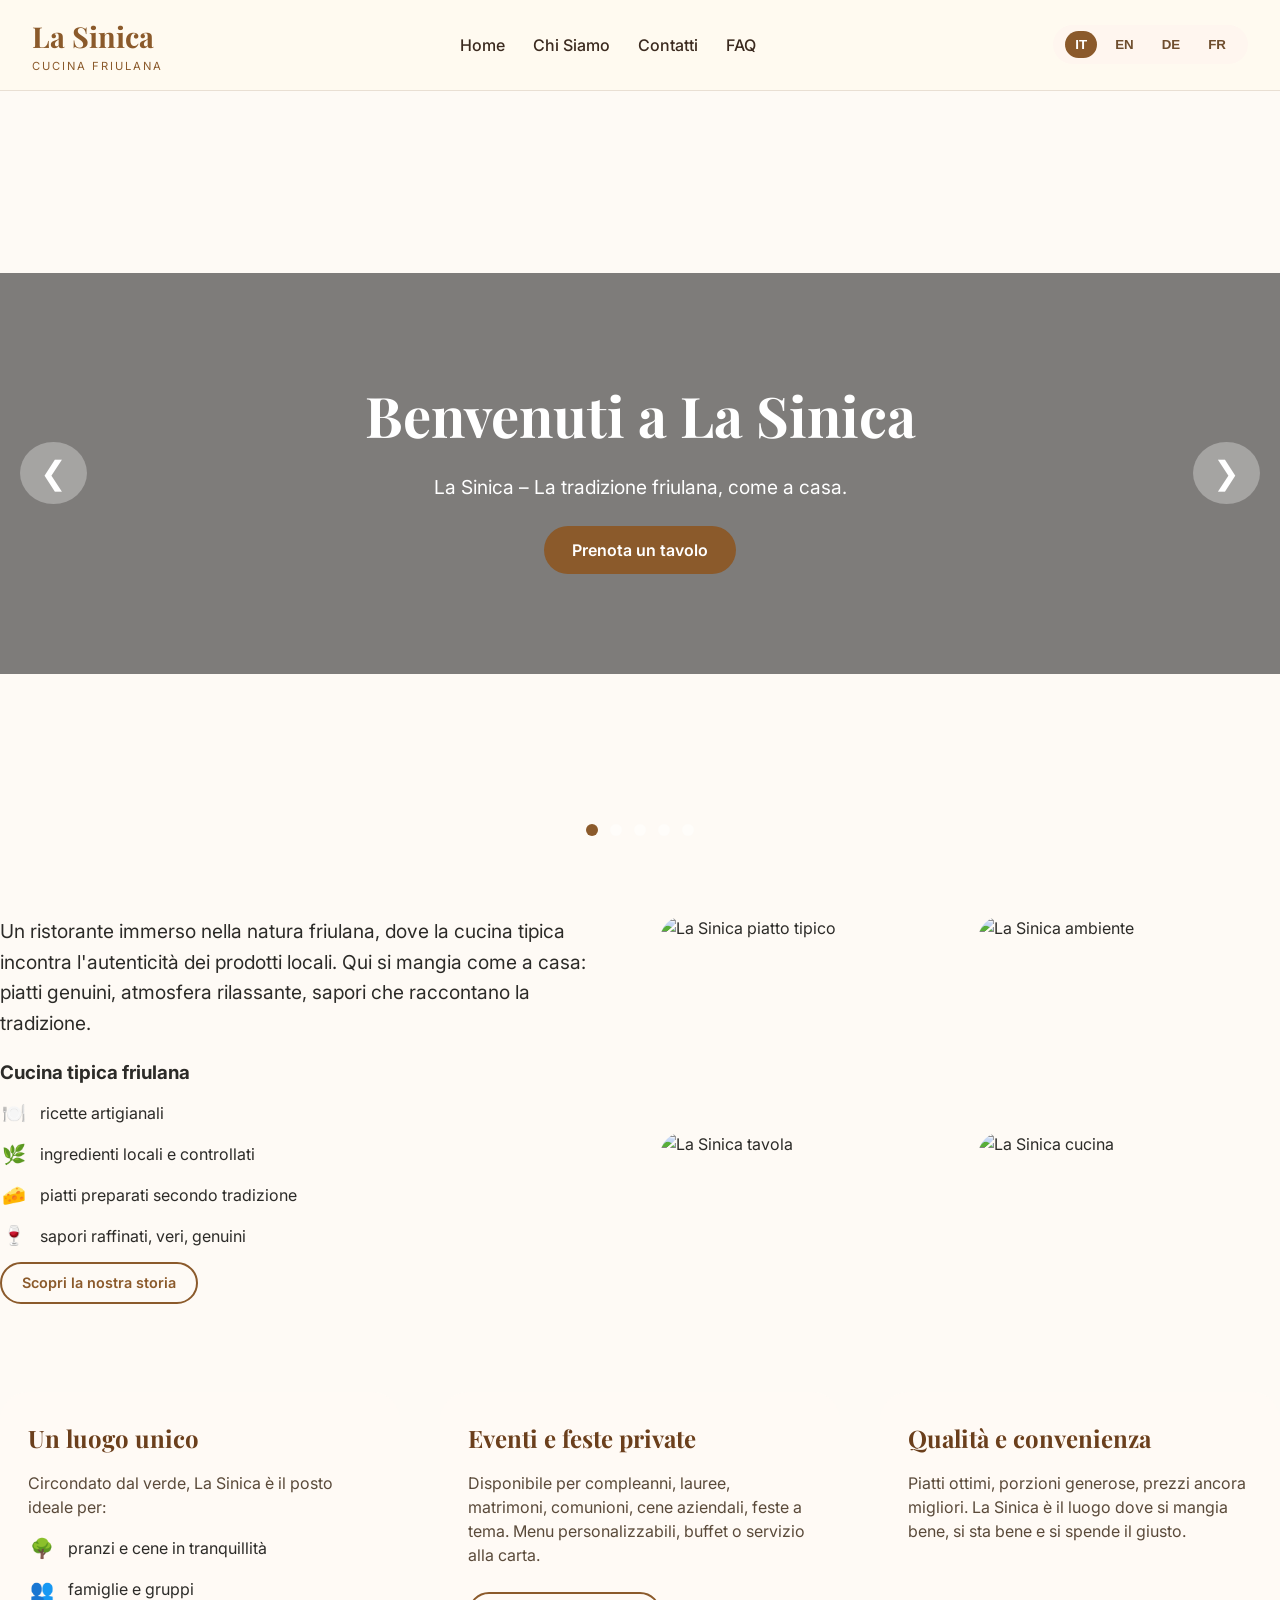
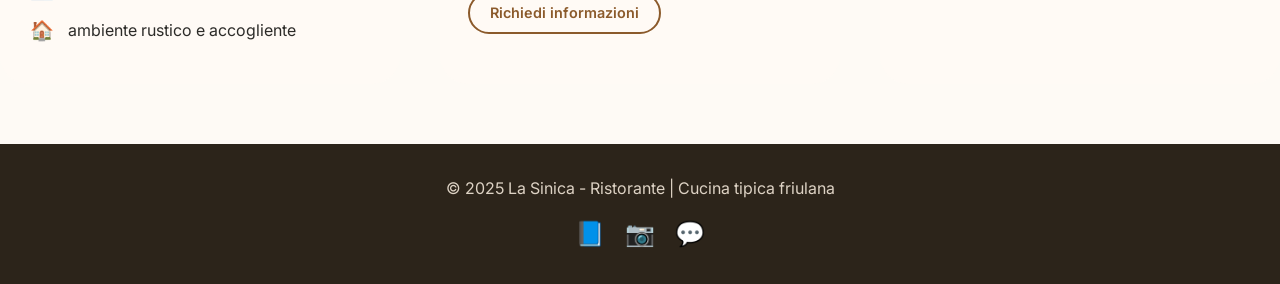
==== index.html @ c09bf8b9 "Add files via upload Primo caricamento - solo 4 pagine" ====
<!DOCTYPE html>
<html lang="it">
<head>
    <meta charset="UTF-8">
    <meta name="viewport" content="width=device-width, initial-scale=1.0">
    <title>La Sinica | Ristorante Friuli</title>
    <link href="https://fonts.googleapis.com/css2?family=Inter:wght@300;400;500;600;700&family=Playfair+Display:wght@400;500;600;700&display=swap" rel="stylesheet">
    <link rel="stylesheet" href="style.css">
</head>
<body>

<header>
    <div class="container nav-bar">
        <div class="logo">
            <h1>La Sinica</h1>
            <p>CUCINA FRIULANA</p>
        </div>
        <button class="mobile-menu-btn" id="mobileMenuBtn">☰</button>
        <ul class="nav-links" id="navLinks">
            <li><a href="index.html" data-i18n="nav_home">Home</a></li>
            <li><a href="Chi-siamo.html" data-i18n="nav_about">Chi Siamo</a></li>
            <li><a href="Contatti.html" data-i18n="nav_contacts">Contatti</a></li>
            <li><a href="FAQ.html" data-i18n="nav_faq">FAQ</a></li>
        </ul>
        <div class="lang-switcher">
            <button class="lang-btn active" data-lang="it">IT</button>
            <button class="lang-btn" data-lang="en">EN</button>
            <button class="lang-btn" data-lang="de">DE</button>
            <button class="lang-btn" data-lang="fr">FR</button>
        </div>
    </div>
</header>

<main>
    <section class="hero-slider">
        <div class="slideshow-container">
            <div class="slide active" style="background-image: url('images/La Sinica - home (1).jpeg');"></div>
            <div class="slide" style="background-image: url('images/La Sinica - home (2).jpeg');"></div>
            <div class="slide" style="background-image: url('images/La Sinica - home (3).jpeg');"></div>
            <div class="slide" style="background-image: url('images/La Sinica - home (4).jpeg');"></div>
            <div class="slide" style="background-image: url('images/La Sinica - home (5).jpeg');"></div>
        </div>
        <div class="hero-overlay">
            <div class="hero-content">
                <h2 data-i18n="hero_title">Benvenuti a La Sinica</h2>
                <div class="hero-tagline" data-i18n="hero_slogan">La Sinica – La tradizione friulana, come a casa.</div>
                <a href="Contatti.html" class="btn-reserve" data-i18n="hero_reserve">Prenota un tavolo</a>
            </div>
        </div>
        <button class="slider-prev" id="sliderPrev">❮</button>
        <button class="slider-next" id="sliderNext">❯</button>
        <div class="slider-dots" id="sliderDots">
            <span class="dot active"></span>
            <span class="dot"></span>
            <span class="dot"></span>
            <span class="dot"></span>
            <span class="dot"></span>
        </div>
    </section>

    <div class="container home-intro">
        <div class="grid-2col">
            <div class="grid-text">
                <p class="lead-text" data-i18n="home_intro">Un ristorante immerso nella natura friulana, dove la cucina tipica incontra l'autenticità dei prodotti locali. Qui si mangia come a casa: piatti genuini, atmosfera rilassante, sapori che raccontano la tradizione.</p>
                <h3 data-i18n="home_cuisine_title">Cucina tipica friulana</h3>
                <ul class="features-list">
                    <li><span class="emoji-icon">🍽️</span> <span data-i18n="home_feat1">ricette artigianali</span></li>
                    <li><span class="emoji-icon">🌿</span> <span data-i18n="home_feat2">ingredienti locali e controllati</span></li>
                    <li><span class="emoji-icon">🧀</span> <span data-i18n="home_feat3">piatti preparati secondo tradizione</span></li>
                    <li><span class="emoji-icon">🍷</span> <span data-i18n="home_feat4">sapori raffinati, veri, genuini</span></li>
                </ul>
                <a href="Chi-siamo.html" class="btn-outline" data-i18n="btn_scopri">Scopri la nostra storia</a>
            </div>
            <div class="grid-gallery">
                <img src="images/La Sinica - home (1).jpeg" alt="La Sinica piatto tipico">
                <img src="images/La Sinica - home (2).jpeg" alt="La Sinica ambiente">
                <img src="images/La Sinica - home (3).jpeg" alt="La Sinica tavola">
                <img src="images/La Sinica - home (4).jpeg" alt="La Sinica cucina">
            </div>
        </div>

        <div class="home-features">
            <div class="feature-block">
                <h3 data-i18n="home_unique_title">🌳 Un luogo unico</h3>
                <p data-i18n="home_unique_desc">Circondato dal verde, La Sinica è il posto ideale per:</p>
                <ul>
                    <li><span class="emoji-icon">🌳</span> <span data-i18n="home_unique1">pranzi e cene in tranquillità</span></li>
                    <li><span class="emoji-icon">👥</span> <span data-i18n="home_unique2">famiglie e gruppi</span></li>
                    <li><span class="emoji-icon">🏠</span> <span data-i18n="home_unique3">ambiente rustico e accogliente</span></li>
                </ul>
            </div>
            <div class="feature-block">
                <h3 data-i18n="home_events_title">🎉 Eventi e feste private</h3>
                <p data-i18n="home_events_desc">Disponibile per compleanni, lauree, matrimoni, comunioni, cene aziendali, feste a tema. Menu personalizzabili, buffet o servizio alla carta.</p>
                <a href="Contatti.html" class="btn-outline" style="margin-top: 10px;" data-i18n="contatta">Richiedi informazioni</a>
            </div>
            <div class="feature-block">
                <h3 data-i18n="home_quality_title">⭐ Qualità e convenienza</h3>
                <p data-i18n="home_quality_desc">Piatti ottimi, porzioni generose, prezzi ancora migliori. La Sinica è il luogo dove si mangia bene, si sta bene e si spende il giusto.</p>
            </div>
        </div>
    </div>
</main>

<footer>
    <div class="container">
        <p>© 2025 La Sinica - Ristorante | <span data-i18n="footer_text">Cucina tipica friulana</span></p>
        <div class="social-icons">
            <a href="#">📘</a>
            <a href="#">📷</a>
            <a href="https://wa.me/393472618470">💬</a>
        </div>
    </div>
</footer>

<script src="script.js"></script>
<script>
    let slideIndex = 0;
    let slideInterval;
    const slides = document.querySelectorAll('.slide');
    const dots = document.querySelectorAll('.dot');
    const prevBtn = document.getElementById('sliderPrev');
    const nextBtn = document.getElementById('sliderNext');

    function showSlide(n) {
        slides.forEach(slide => slide.classList.remove('active'));
        dots.forEach(dot => dot.classList.remove('active'));
        if (n >= slides.length) slideIndex = 0;
        if (n < 0) slideIndex = slides.length - 1;
        slides[slideIndex].classList.add('active');
        dots[slideIndex].classList.add('active');
    }

    function nextSlide() { slideIndex++; showSlide(slideIndex); resetInterval(); }
    function prevSlide() { slideIndex--; showSlide(slideIndex); resetInterval(); }
    function resetInterval() { clearInterval(slideInterval); slideInterval = setInterval(() => { slideIndex++; showSlide(slideIndex); }, 5000); }

    if (prevBtn) prevBtn.addEventListener('click', prevSlide);
    if (nextBtn) nextBtn.addEventListener('click', nextSlide);
    dots.forEach((dot, index) => { dot.addEventListener('click', () => { slideIndex = index; showSlide(slideIndex); resetInterval(); }); });
    if (slides.length > 0) { showSlide(0); slideInterval = setInterval(() => { slideIndex++; showSlide(slideIndex); }, 5000); }
</script>
<style>
    .btn-outline { background: transparent; border: 2px solid #8b5a2b; color: #8b5a2b; padding: 8px 20px; border-radius: 40px; text-decoration: none; display: inline-block; font-weight: 600; transition: all 0.3s; font-size: 0.9rem; }
    .btn-outline:hover { background: #8b5a2b; color: white; }
</style>
</body>
</html>
---- style.css ----
/* ============================================ */
/* RESET & BASE */
/* ============================================ */
* {
    margin: 0;
    padding: 0;
    box-sizing: border-box;
}

body {
    font-family: 'Inter', sans-serif;
    background-color: #fefaf5;
    color: #2c2b28;
    line-height: 1.5;
}

.container {
    max-width: 1280px;
    margin: 0 auto;
    padding: 0 32px;
}

/* ============================================ */
/* HEADER & NAVIGAZIONE */
/* ============================================ */
header {
    background: rgba(255, 250, 240, 0.96);
    position: sticky;
    top: 0;
    z-index: 1000;
    border-bottom: 1px solid #e9dfd3;
    padding: 15px 0;
}

.nav-bar {
    display: flex;
    justify-content: space-between;
    align-items: center;
    flex-wrap: wrap;
}

.logo h1 {
    font-size: 1.8rem;
    color: #8b5a2b;
    font-family: 'Playfair Display', serif;
}

.logo p {
    font-size: 0.7rem;
    letter-spacing: 2px;
    color: #8b5a2b;
}

.nav-links {
    display: flex;
    gap: 28px;
    list-style: none;
}

.nav-links a {
    text-decoration: none;
    color: #3b2a1f;
    font-weight: 500;
    transition: color 0.3s;
}

.nav-links a:hover {
    color: #b46f3a;
}

.mobile-menu-btn {
    display: none;
    background: none;
    border: none;
    font-size: 1.8rem;
    cursor: pointer;
    color: #8b5a2b;
}

.lang-switcher {
    display: flex;
    gap: 8px;
    background: #fff6ef;
    padding: 6px 12px;
    border-radius: 40px;
}

.lang-btn {
    background: none;
    border: none;
    padding: 6px 10px;
    border-radius: 30px;
    cursor: pointer;
    font-weight: 600;
    color: #6f4e2e;
    transition: all 0.3s;
}

.lang-btn.active {
    background: #8b5a2b;
    color: white;
}

/* ============================================ */
/* HERO SLIDER HOME */
/* ============================================ */
.hero-slider {
    position: relative;
    overflow: hidden;
    min-height: 85vh;
    display: flex;
    align-items: center;
    text-align: center;
}

.slideshow-container {
    position: absolute;
    top: 0;
    left: 0;
    width: 100%;
    height: 100%;
    z-index: 0;
}

.slide {
    position: absolute;
    top: 0;
    left: 0;
    width: 100%;
    height: 100%;
    background-size: cover;
    background-position: center;
    opacity: 0;
    transition: opacity 1.5s ease-in-out;
}

.slide.active {
    opacity: 1;
}

.hero-overlay {
    position: relative;
    z-index: 1;
    background: rgba(0, 0, 0, 0.5);
    width: 100%;
    padding: 100px 0;
}

.hero-content {
    max-width: 800px;
    margin: 0 auto;
    color: white;
}

.hero-content h2 {
    font-size: 3.5rem;
    font-family: 'Playfair Display', serif;
    margin-bottom: 16px;
}

.hero-tagline {
    font-size: 1.2rem;
}

.btn-reserve {
    background: #8b5a2b;
    color: white;
    padding: 12px 28px;
    border-radius: 40px;
    text-decoration: none;
    display: inline-block;
    margin-top: 24px;
    font-weight: 600;
    transition: background 0.3s;
    border: none;
    cursor: pointer;
}

.btn-reserve:hover {
    background: #6b4520;
}

.slider-prev, .slider-next {
    position: absolute;
    top: 50%;
    transform: translateY(-50%);
    background: rgba(255, 255, 255, 0.3);
    color: white;
    border: none;
    font-size: 2rem;
    padding: 12px 20px;
    cursor: pointer;
    border-radius: 50%;
    z-index: 10;
    transition: all 0.3s ease;
}

.slider-prev:hover, .slider-next:hover {
    background: rgba(255, 255, 255, 0.6);
    color: #8b5a2b;
}

.slider-prev { left: 20px; }
.slider-next { right: 20px; }

.slider-dots {
    position: absolute;
    bottom: 20px;
    left: 50%;
    transform: translateX(-50%);
    display: flex;
    gap: 12px;
    z-index: 10;
}

.dot {
    width: 12px;
    height: 12px;
    background: rgba(255, 255, 255, 0.5);
    border-radius: 50%;
    cursor: pointer;
    transition: background 0.3s;
}

.dot.active { background: #8b5a2b; }
.dot:hover { background: #d9b48b; }

/* ============================================ */
/* HOME INTRO */
/* ============================================ */
.home-intro {
    padding: 60px 0;
}

.grid-2col {
    display: flex;
    gap: 40px;
    flex-wrap: wrap;
}

.grid-2col > div {
    flex: 1;
}

.grid-text {
    flex: 1;
}

.grid-gallery {
    flex: 1;
    display: grid;
    grid-template-columns: repeat(2, 1fr);
    gap: 16px;
}

.grid-gallery img {
    width: 100%;
    height: 200px;
    object-fit: cover;
    border-radius: 24px;
    transition: transform 0.3s ease;
}

.grid-gallery img:hover {
    transform: scale(1.02);
}

.lead-text {
    font-size: 1.2rem;
    line-height: 1.6;
    margin-bottom: 20px;
}

/* ============================================ */
/* FEATURES HOME */
/* ============================================ */
.home-features {
    margin-top: 60px;
    display: grid;
    grid-template-columns: repeat(auto-fit, minmax(280px, 1fr));
    gap: 40px;
}

.feature-block {
    background: #fffaf5;
    padding: 28px;
    border-radius: 28px;
    transition: transform 0.3s ease, box-shadow 0.3s ease;
}

.feature-block:hover {
    transform: translateY(-5px);
    box-shadow: 0 10px 25px rgba(0,0,0,0.05);
}

.feature-block h3 {
    font-size: 1.5rem;
    color: #6b3f1c;
    margin-bottom: 15px;
    font-family: 'Playfair Display', serif;
}

.feature-block p {
    color: #5a4a3a;
    margin-bottom: 15px;
}

/* ============================================ */
/* LISTE CON EMOJI */
/* ============================================ */
ul {
    list-style: none;
    padding-left: 0;
}

.features-list li, 
.home-features ul li {
    margin: 12px 0;
    display: flex;
    align-items: center;
}

.emoji-icon {
    font-size: 1.2rem;
    margin-right: 12px;
    display: inline-block;
    width: 28px;
    text-align: center;
}

.features-list li span:last-child,
.home-features ul li span:last-child {
    flex: 1;
}

/* ============================================ */
/* PAGINE STANDARD */
/* ============================================ */
.page-section {
    padding: 80px 0;
    border-bottom: 1px solid #efe2d4;
}

.section-title {
    font-size: 2.5rem;
    text-align: center;
    color: #6b3f1c;
    font-family: 'Playfair Display', serif;
    margin-bottom: 48px;
}

.section-title:after {
    content: '';
    display: block;
    width: 70px;
    height: 3px;
    background: #d9b48b;
    margin: 12px auto 0;
}

.section-subtitle {
    text-align: center;
    max-width: 700px;
    margin: 0 auto 40px;
    font-size: 1.1rem;
    color: #5a4a3a;
}

.text-center {
    text-align: center;
}

/* ============================================ */
/* SFONDI */
/* ============================================ */
.bg-cream {
    background: #f5ede4;
}

.bg-warm {
    background: #faf3ea;
}

/* ============================================ */
/* CONTATTI */
/* ============================================ */
.contact-info {
    background: white;
    border-radius: 48px;
    padding: 40px;
    text-align: center;
}

.contact-info p {
    margin: 15px 0;
}

.contact-info .emoji-icon {
    font-size: 1.2rem;
    margin-right: 10px;
    width: 30px;
    display: inline-block;
}

.map-container {
    border-radius: 24px;
    overflow: hidden;
}

/* ============================================ */
/* CHI SIAMO */
/* ============================================ */
.chi-siamo-hero {
    background: linear-gradient(rgba(0,0,0,0.4), rgba(0,0,0,0.4)), url('images/La Sinica - chi siamo1.jpg');
    background-size: cover;
    background-position: center;
    padding: 80px 0;
    text-align: center;
    color: white;
}

.chi-siamo-hero .section-title {
    color: white;
}

.chi-siamo-hero .section-title:after {
    background: #d9b48b;
}

.about-main-img {
    width: 100%;
    height: auto;
    min-height: 280px;
    object-fit: cover;
    border-radius: 24px;
}

.values-grid {
    display: grid;
    grid-template-columns: repeat(auto-fit, minmax(240px, 1fr));
    gap: 30px;
    margin-top: 20px;
}

.value-card {
    background: white;
    padding: 30px 20px;
    text-align: center;
    border-radius: 24px;
    transition: transform 0.3s ease, box-shadow 0.3s ease;
}

.value-card:hover {
    transform: translateY(-5px);
    box-shadow: 0 15px 35px rgba(0,0,0,0.1);
}

.value-card i {
    font-size: 2.5rem;
    color: #8b5a2b;
    margin-bottom: 15px;
}

.value-card h4 {
    font-size: 1.3rem;
    margin-bottom: 12px;
    color: #3b2a1f;
}

.value-card p {
    color: #666;
    line-height: 1.5;
}

/* ============================================ */
/* FOOTER */
/* ============================================ */
footer {
    background: #2c241a;
    color: #ddd2c4;
    text-align: center;
    padding: 32px 0;
}

.social-icons {
    margin-top: 16px;
    display: flex;
    justify-content: center;
    gap: 20px;
}

.social-icons a {
    color: #ddd2c4;
    font-size: 1.5rem;
    text-decoration: none;
    transition: color 0.3s;
}

.social-icons a:hover {
    color: #d9b48b;
}

/* ============================================ */
/* RESPONSIVE DESIGN */
/* ============================================ */
@media (max-width: 800px) {
    .container {
        padding: 0 20px;
    }
    
    .mobile-menu-btn {
        display: block;
    }
    
    .nav-links {
        display: none;
        width: 100%;
        flex-direction: column;
        text-align: center;
        padding: 20px 0;
    }
    
    .nav-links.show {
        display: flex;
    }
    
    .hero-content h2 {
        font-size: 2rem;
    }
    
    .section-title {
        font-size: 1.8rem;
    }
    
    .grid-2col {
        flex-direction: column;
    }
    
    .slider-prev, .slider-next {
        font-size: 1.5rem;
        padding: 8px 15px;
    }
    
    .slider-prev { left: 10px; }
    .slider-next { right: 10px; }
    
    .dot {
        width: 8px;
        height: 8px;
    }
    
    .values-grid {
        grid-template-columns: repeat(auto-fit, minmax(200px, 1fr));
        gap: 20px;
    }
    
    .chi-siamo-hero {
        padding: 50px 0;
    }
    
    .page-section {
        padding: 50px 0;
    }
    
    .home-features {
        grid-template-columns: 1fr;
        gap: 25px;
    }
}

@media (max-width: 480px) {
    .hero-content h2 {
        font-size: 1.5rem;
    }
    
    .hero-tagline {
        font-size: 1rem;
    }
    
    .grid-gallery {
        grid-template-columns: 1fr;
    }
    
    .contact-info {
        padding: 25px;
    }
    
    .feature-block {
        padding: 20px;
    }
    
    .feature-block h3 {
        font-size: 1.3rem;
    }
}
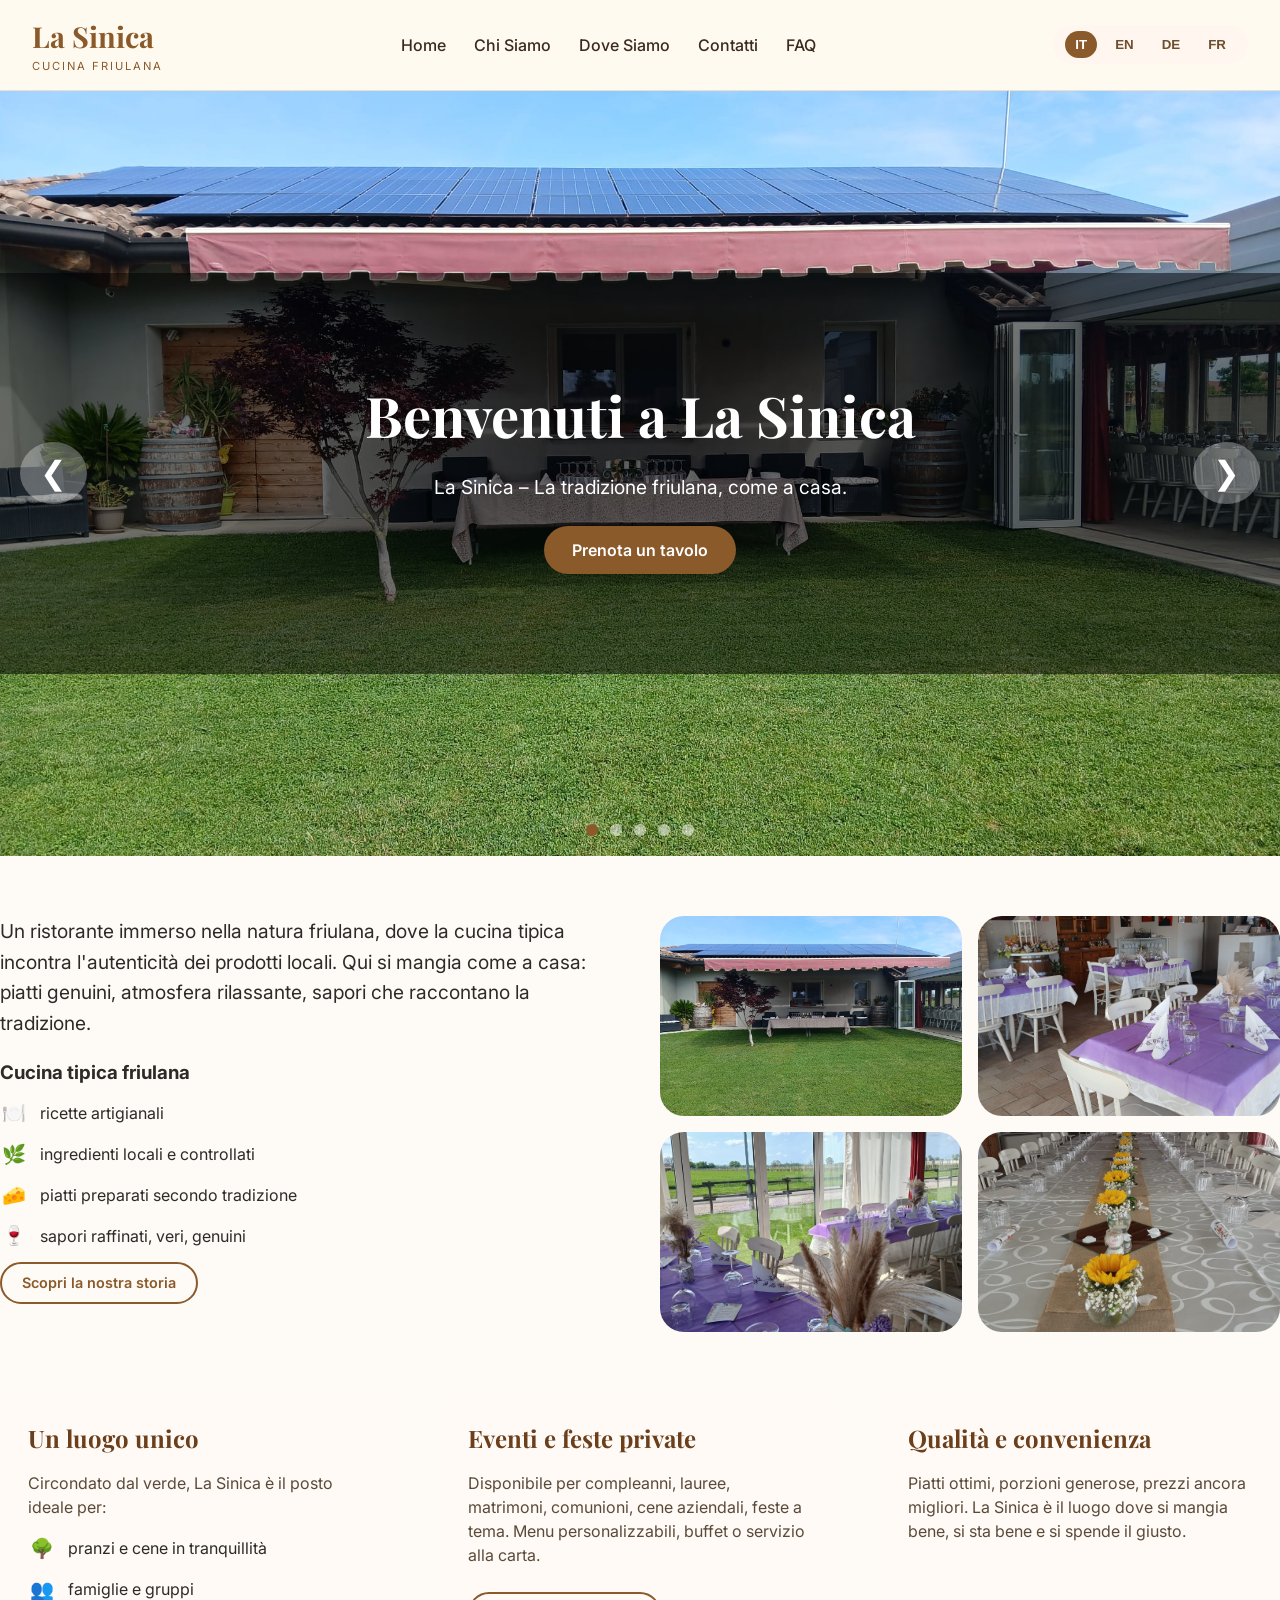
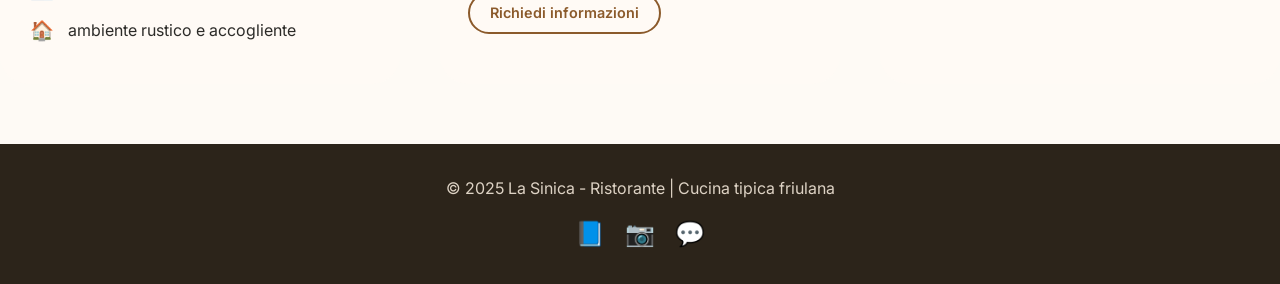
==== commit f31bf7ae: "Add files via upload" ====
--- a/index.html
+++ b/index.html
@@ -19,6 +19,7 @@
         <ul class="nav-links" id="navLinks">
             <li><a href="index.html" data-i18n="nav_home">Home</a></li>
             <li><a href="Chi-siamo.html" data-i18n="nav_about">Chi Siamo</a></li>
+            <li><a href="dove-siamo.html" data-i18n="nav_where">Dove Siamo</a></li>
             <li><a href="Contatti.html" data-i18n="nav_contacts">Contatti</a></li>
             <li><a href="FAQ.html" data-i18n="nav_faq">FAQ</a></li>
         </ul>
--- a/style.css
+++ b/style.css
@@ -12,6 +12,7 @@
     background-color: #fefaf5;
     color: #2c2b28;
     line-height: 1.5;
+    overflow-x: hidden;
 }
 
 .container {
@@ -501,8 +502,25 @@
 }
 
 /* ============================================ */
-/* RESPONSIVE DESIGN */
-/* ============================================ */
+/* OTTIMIZZAZIONI MOBILE */
+/* ============================================ */
+
+html {
+    -webkit-tap-highlight-color: transparent;
+}
+
+.btn-reserve, 
+.lang-btn, 
+.mobile-menu-btn,
+.slider-prev,
+.slider-next,
+.dot,
+.faq-question,
+.social-icons a {
+    cursor: pointer;
+    -webkit-tap-highlight-color: rgba(139, 90, 43, 0.2);
+}
+
 @media (max-width: 800px) {
     .container {
         padding: 0 20px;
@@ -566,6 +584,167 @@
         grid-template-columns: 1fr;
         gap: 25px;
     }
+
+    header {
+        padding: 12px 0;
+    }
+    
+    .logo h1 {
+        font-size: 1.4rem;
+    }
+    
+    .logo p {
+        font-size: 0.55rem;
+        letter-spacing: 1px;
+    }
+    
+    .lang-switcher {
+        gap: 4px;
+        padding: 4px 8px;
+    }
+    
+    .lang-btn {
+        padding: 4px 8px;
+        font-size: 0.75rem;
+    }
+
+    .hero-slider {
+        min-height: 60vh;
+    }
+    
+    .hero-overlay {
+        padding: 60px 0;
+    }
+    
+    .hero-content h2 {
+        font-size: 1.6rem;
+        padding: 0 16px;
+    }
+    
+    .hero-tagline {
+        font-size: 0.9rem;
+        padding: 0 20px;
+    }
+    
+    .btn-reserve {
+        padding: 10px 24px;
+        font-size: 0.9rem;
+    }
+
+    .home-intro {
+        padding: 40px 0;
+    }
+    
+    .lead-text {
+        font-size: 1rem;
+        line-height: 1.5;
+    }
+    
+    .grid-gallery {
+        gap: 12px;
+    }
+    
+    .grid-gallery img {
+        height: 160px;
+    }
+
+    .home-features {
+        margin-top: 40px;
+        gap: 20px;
+    }
+    
+    .feature-block {
+        padding: 20px;
+    }
+    
+    .feature-block h3 {
+        font-size: 1.3rem;
+    }
+
+    .grid-2col {
+        gap: 30px;
+    }
+    
+    .grid-2col h3 {
+        font-size: 1.4rem;
+    }
+    
+    .about-main-img {
+        min-height: 200px;
+        border-radius: 16px;
+    }
+    
+    .values-grid {
+        grid-template-columns: 1fr;
+        gap: 16px;
+    }
+    
+    .value-card {
+        padding: 20px 16px;
+    }
+    
+    .value-card i {
+        font-size: 2rem;
+    }
+
+    .contact-info {
+        padding: 25px 20px;
+        border-radius: 24px;
+    }
+    
+    .contact-info p {
+        font-size: 0.9rem;
+        word-break: break-word;
+    }
+    
+    .map-container iframe {
+        height: 250px;
+        border-radius: 16px;
+    }
+
+    .faq-question {
+        font-size: 0.95rem;
+        padding: 10px 0;
+    }
+    
+    .faq-answer {
+        font-size: 0.85rem;
+    }
+
+    footer {
+        padding: 24px 0;
+    }
+    
+    footer p {
+        font-size: 0.8rem;
+    }
+    
+    .social-icons {
+        gap: 24px;
+    }
+
+    .lang-btn,
+    .slider-prev,
+    .slider-next,
+    .dot,
+    .faq-question {
+        min-height: 44px;
+        display: inline-flex;
+        align-items: center;
+        justify-content: center;
+    }
+    
+    .faq-question {
+        min-height: 50px;
+    }
+    
+    .social-icons a {
+        min-width: 44px;
+        min-height: 44px;
+        display: inline-flex;
+        align-items: center;
+        justify-content: center;
+    }
 }
 
 @media (max-width: 480px) {
@@ -592,4 +771,116 @@
     .feature-block h3 {
         font-size: 1.3rem;
     }
+
+    .container {
+        padding: 0 16px;
+    }
+    
+    .hero-content h2 {
+        font-size: 1.3rem;
+    }
+    
+    .hero-tagline {
+        font-size: 0.85rem;
+    }
+    
+    .section-title {
+        font-size: 1.5rem;
+    }
+    
+    .grid-gallery img {
+        height: 140px;
+    }
+    
+    .btn-reserve {
+        padding: 8px 20px;
+        font-size: 0.85rem;
+    }
+    
+    .btn-outline {
+        padding: 6px 16px;
+        font-size: 0.85rem;
+    }
+}
+
+@media (max-width: 800px) and (orientation: landscape) {
+    .hero-slider {
+        min-height: 100vh;
+    }
+    
+    .hero-overlay {
+        padding: 40px 0;
+    }
+    
+    .chi-siamo-hero {
+        padding: 30px 0;
+    }
+}
+
+@media (max-width: 800px) {
+    input, select, textarea {
+        font-size: 16px;
+    }
+
+    .nav-links {
+        transition: all 0.3s ease;
+    }
+    
+    img {
+        max-width: 100%;
+        height: auto;
+    }
+}
+
+/* ============================================ */
+/* STILI PER PAGINA DOVE SIAMO */
+/* ============================================ */
+.where-info {
+    display: flex;
+    flex-wrap: wrap;
+    gap: 30px;
+    justify-content: center;
+    margin-bottom: 50px;
+}
+
+.info-card {
+    background: white;
+    padding: 30px 25px;
+    border-radius: 24px;
+    text-align: center;
+    flex: 1;
+    min-width: 220px;
+    box-shadow: 0 5px 20px rgba(0,0,0,0.05);
+    transition: transform 0.3s ease;
+}
+
+.info-card:hover {
+    transform: translateY(-5px);
+}
+
+.info-card i {
+    font-size: 2.5rem;
+    color: #8b5a2b;
+    margin-bottom: 15px;
+}
+
+.info-card h3 {
+    font-size: 1.3rem;
+    margin-bottom: 15px;
+    color: #3b2a1f;
+}
+
+.info-card p {
+    color: #555;
+    line-height: 1.6;
+}
+
+@media (max-width: 800px) {
+    .where-info {
+        flex-direction: column;
+        gap: 20px;
+    }
+    .info-card {
+        padding: 20px;
+    }
 }
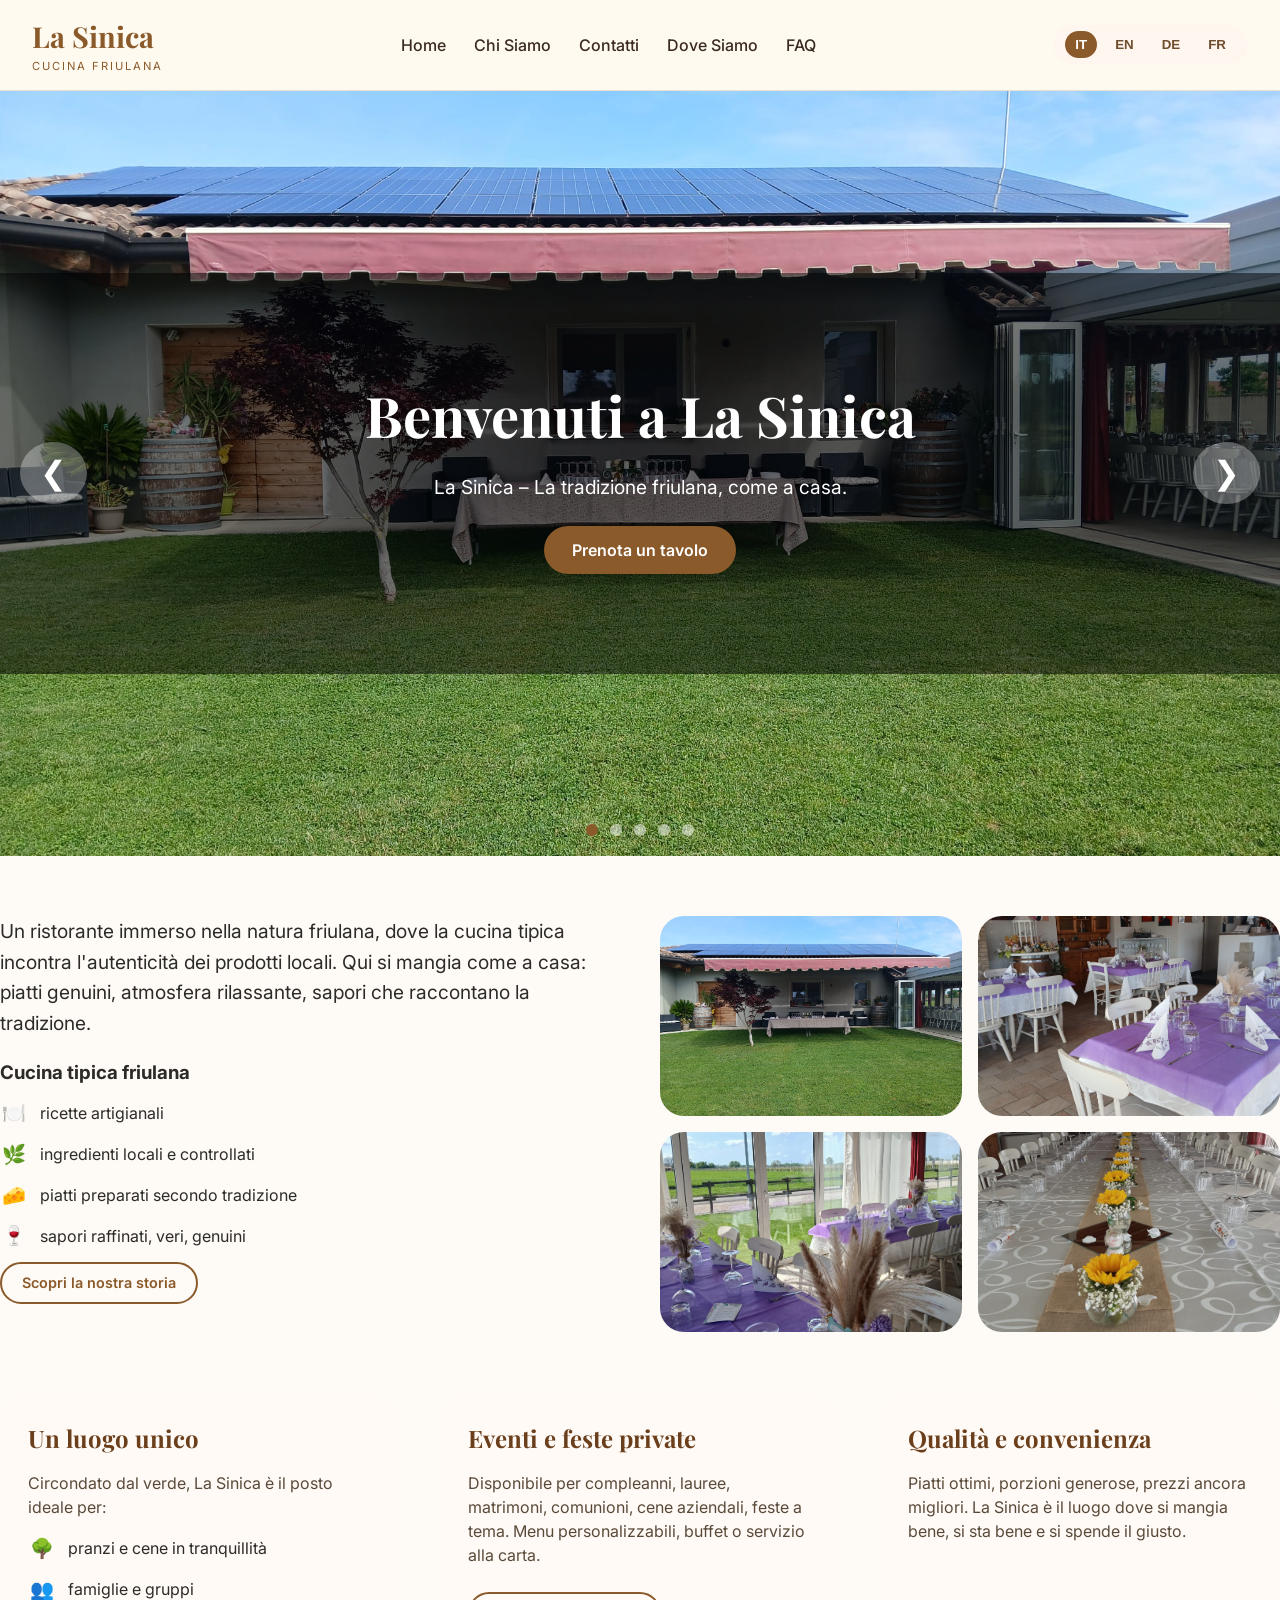
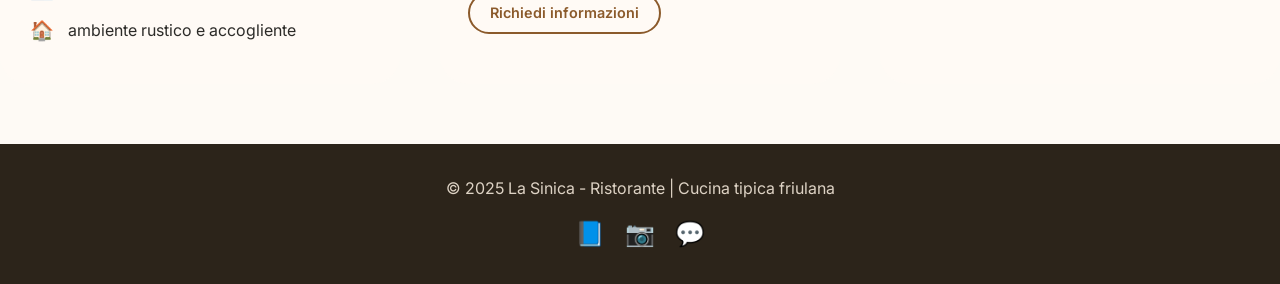
==== commit f28dbf9d: "Add files via upload" ====
--- a/index.html
+++ b/index.html
@@ -1,10 +1,16 @@
 <!DOCTYPE html>
 <html lang="it">
 <head>
+    <script>
+        // Nasconde la pagina immediatamente per evitare il flash di lingua sbagliata.
+        // Sarà resa visibile da script.js dopo aver applicato la lingua salvata.
+        document.documentElement.style.visibility = 'hidden';
+    </script>
     <meta charset="UTF-8">
     <meta name="viewport" content="width=device-width, initial-scale=1.0">
     <title>La Sinica | Ristorante Friuli</title>
     <link href="https://fonts.googleapis.com/css2?family=Inter:wght@300;400;500;600;700&family=Playfair+Display:wght@400;500;600;700&display=swap" rel="stylesheet">
+    <link rel="stylesheet" href="https://cdnjs.cloudflare.com/ajax/libs/font-awesome/6.0.0-beta3/css/all.min.css">
     <link rel="stylesheet" href="style.css">
 </head>
 <body>
@@ -19,8 +25,8 @@
         <ul class="nav-links" id="navLinks">
             <li><a href="index.html" data-i18n="nav_home">Home</a></li>
             <li><a href="Chi-siamo.html" data-i18n="nav_about">Chi Siamo</a></li>
-            <li><a href="dove-siamo.html" data-i18n="nav_where">Dove Siamo</a></li>
             <li><a href="Contatti.html" data-i18n="nav_contacts">Contatti</a></li>
+            <li><a href="Dove-siamo.html" data-i18n="nav_where">Dove Siamo</a></li>
             <li><a href="FAQ.html" data-i18n="nav_faq">FAQ</a></li>
         </ul>
         <div class="lang-switcher">
@@ -115,32 +121,6 @@
 </footer>
 
 <script src="script.js"></script>
-<script>
-    let slideIndex = 0;
-    let slideInterval;
-    const slides = document.querySelectorAll('.slide');
-    const dots = document.querySelectorAll('.dot');
-    const prevBtn = document.getElementById('sliderPrev');
-    const nextBtn = document.getElementById('sliderNext');
-
-    function showSlide(n) {
-        slides.forEach(slide => slide.classList.remove('active'));
-        dots.forEach(dot => dot.classList.remove('active'));
-        if (n >= slides.length) slideIndex = 0;
-        if (n < 0) slideIndex = slides.length - 1;
-        slides[slideIndex].classList.add('active');
-        dots[slideIndex].classList.add('active');
-    }
-
-    function nextSlide() { slideIndex++; showSlide(slideIndex); resetInterval(); }
-    function prevSlide() { slideIndex--; showSlide(slideIndex); resetInterval(); }
-    function resetInterval() { clearInterval(slideInterval); slideInterval = setInterval(() => { slideIndex++; showSlide(slideIndex); }, 5000); }
-
-    if (prevBtn) prevBtn.addEventListener('click', prevSlide);
-    if (nextBtn) nextBtn.addEventListener('click', nextSlide);
-    dots.forEach((dot, index) => { dot.addEventListener('click', () => { slideIndex = index; showSlide(slideIndex); resetInterval(); }); });
-    if (slides.length > 0) { showSlide(0); slideInterval = setInterval(() => { slideIndex++; showSlide(slideIndex); }, 5000); }
-</script>
 <style>
     .btn-outline { background: transparent; border: 2px solid #8b5a2b; color: #8b5a2b; padding: 8px 20px; border-radius: 40px; text-decoration: none; display: inline-block; font-weight: 600; transition: all 0.3s; font-size: 0.9rem; }
     .btn-outline:hover { background: #8b5a2b; color: white; }
--- a/style.css
+++ b/style.css
@@ -12,7 +12,6 @@
     background-color: #fefaf5;
     color: #2c2b28;
     line-height: 1.5;
-    overflow-x: hidden;
 }
 
 .container {
@@ -474,6 +473,192 @@
 }
 
 /* ============================================ */
+/* DOVE SIAMO */
+/* ============================================ */
+.dove-siamo-hero {
+    background: linear-gradient(rgba(0,0,0,0.45), rgba(0,0,0,0.45)), url('images/La Sinica - home (1).jpeg');
+    background-size: cover;
+    background-position: center;
+    padding: 80px 0;
+    text-align: center;
+    color: white;
+}
+
+.dove-siamo-hero .section-title {
+    color: white;
+}
+
+.dove-siamo-hero .section-title:after {
+    background: #d9b48b;
+}
+
+.dove-siamo-hero .section-subtitle {
+    color: rgba(255,255,255,0.9);
+}
+
+.dove-grid {
+    display: grid;
+    grid-template-columns: 1fr 1.4fr;
+    gap: 40px;
+    align-items: stretch;
+}
+
+.dove-info-card {
+    background: white;
+    border-radius: 28px;
+    padding: 36px 32px;
+    display: flex;
+    flex-direction: column;
+    gap: 24px;
+    box-shadow: 0 4px 20px rgba(0,0,0,0.06);
+}
+
+.dove-info-item {
+    display: flex;
+    align-items: flex-start;
+    gap: 16px;
+}
+
+.dove-info-icon {
+    width: 44px;
+    height: 44px;
+    min-width: 44px;
+    background: #fff6ef;
+    border-radius: 12px;
+    display: flex;
+    align-items: center;
+    justify-content: center;
+    color: #8b5a2b;
+    font-size: 1.1rem;
+}
+
+.dove-info-item h4 {
+    font-size: 0.8rem;
+    text-transform: uppercase;
+    letter-spacing: 1px;
+    color: #8b5a2b;
+    margin-bottom: 4px;
+    font-weight: 600;
+}
+
+.dove-info-item p {
+    color: #3b2a1f;
+    font-size: 0.95rem;
+    line-height: 1.5;
+}
+
+.dove-info-item a {
+    color: #3b2a1f;
+    text-decoration: none;
+    transition: color 0.2s;
+}
+
+.dove-info-item a:hover {
+    color: #8b5a2b;
+}
+
+.dove-btn-wa {
+    margin-top: 4px;
+    display: flex;
+    align-items: center;
+    justify-content: center;
+    gap: 10px;
+    font-size: 1rem;
+    padding: 14px 24px;
+    border-radius: 28px;
+}
+
+.dove-btn-wa i {
+    font-size: 1.2rem;
+}
+
+.dove-btn-directions {
+    display: flex;
+    align-items: center;
+    justify-content: center;
+    gap: 10px;
+    font-size: 0.95rem;
+    padding: 12px 24px;
+    text-align: center;
+}
+
+.dove-map {
+    border-radius: 24px;
+    overflow: hidden;
+    min-height: 480px;
+}
+
+.dove-map iframe {
+    width: 100%;
+    height: 100%;
+    min-height: 480px;
+    border-radius: 24px;
+    display: block;
+}
+
+/* Come raggiungerci */
+.reach-grid {
+    display: grid;
+    grid-template-columns: repeat(3, 1fr);
+    gap: 28px;
+    margin-top: 36px;
+}
+
+.reach-card {
+    background: white;
+    border-radius: 24px;
+    padding: 32px 24px;
+    text-align: center;
+    transition: transform 0.3s ease, box-shadow 0.3s ease;
+}
+
+.reach-card:hover {
+    transform: translateY(-5px);
+    box-shadow: 0 15px 35px rgba(0,0,0,0.08);
+}
+
+.reach-card i {
+    font-size: 2.2rem;
+    color: #8b5a2b;
+    margin-bottom: 16px;
+    display: block;
+}
+
+.reach-card h4 {
+    font-size: 1.15rem;
+    color: #3b2a1f;
+    margin-bottom: 12px;
+    font-family: 'Playfair Display', serif;
+}
+
+.reach-card p {
+    color: #666;
+    font-size: 0.9rem;
+    line-height: 1.6;
+}
+
+/* ============================================ */
+/* BOTTONI SECONDARI */
+/* ============================================ */
+.btn-outline {
+    background: transparent;
+    border: 2px solid #8b5a2b;
+    color: #8b5a2b;
+    padding: 10px 22px;
+    border-radius: 40px;
+    text-decoration: none;
+    display: inline-block;
+    font-weight: 600;
+    transition: all 0.3s;
+    font-size: 0.95rem;
+}
+
+.btn-outline:hover {
+    background: #8b5a2b;
+    color: white;
+}
+
+/* ============================================ */
 /* FOOTER */
 /* ============================================ */
 footer {
@@ -502,385 +687,469 @@
 }
 
 /* ============================================ */
-/* OTTIMIZZAZIONI MOBILE */
-/* ============================================ */
-
-html {
-    -webkit-tap-highlight-color: transparent;
-}
-
-.btn-reserve, 
-.lang-btn, 
-.mobile-menu-btn,
-.slider-prev,
-.slider-next,
-.dot,
-.faq-question,
-.social-icons a {
-    cursor: pointer;
-    -webkit-tap-highlight-color: rgba(139, 90, 43, 0.2);
-}
-
-@media (max-width: 800px) {
+/* RESPONSIVE DESIGN - TABLET (≤ 900px) */
+/* ============================================ */
+@media (max-width: 900px) {
+    .home-features {
+        grid-template-columns: repeat(2, 1fr);
+        gap: 24px;
+    }
+
+    .values-grid {
+        grid-template-columns: repeat(2, 1fr);
+        gap: 20px;
+    }
+}
+
+/* ============================================ */
+/* RESPONSIVE DESIGN - MOBILE (≤ 768px) */
+/* ============================================ */
+@media (max-width: 768px) {
+    /* --- Container --- */
     .container {
-        padding: 0 20px;
-    }
-    
+        padding: 0 16px;
+    }
+
+    /* --- Header & Navbar --- */
+    header {
+        padding: 10px 0;
+    }
+
+    .nav-bar {
+        display: grid;
+        grid-template-columns: 1fr auto auto;
+        grid-template-rows: auto auto;
+        align-items: center;
+        gap: 0 12px;
+        flex-wrap: nowrap;
+    }
+
+    .logo {
+        grid-column: 1;
+        grid-row: 1;
+    }
+
+    .logo h1 {
+        font-size: 1.4rem;
+    }
+
+    .logo p {
+        font-size: 0.6rem;
+        letter-spacing: 1.5px;
+    }
+
     .mobile-menu-btn {
         display: block;
-    }
-    
+        grid-column: 2;
+        grid-row: 1;
+        font-size: 1.6rem;
+        padding: 6px 10px;
+        min-width: 44px;
+        min-height: 44px;
+    }
+
+    /* Language switcher compact on mobile */
+    .lang-switcher {
+        grid-column: 3;
+        grid-row: 1;
+        display: flex;
+        gap: 2px;
+        padding: 4px 6px;
+        background: #fff6ef;
+    }
+
+    .lang-btn {
+        padding: 4px 6px;
+        font-size: 0.7rem;
+        min-width: 28px;
+        min-height: 28px;
+        border-radius: 20px;
+    }
+
+    /* Nav links: full-width dropdown below header row */
     .nav-links {
         display: none;
+        grid-column: 1 / -1;
+        grid-row: 2;
         width: 100%;
         flex-direction: column;
         text-align: center;
-        padding: 20px 0;
-    }
-    
+        padding: 12px 0 8px;
+        gap: 0;
+        border-top: 1px solid #e9dfd3;
+        margin-top: 10px;
+    }
+
     .nav-links.show {
         display: flex;
     }
-    
+
+    .nav-links li {
+        width: 100%;
+    }
+
+    .nav-links a {
+        display: block;
+        padding: 12px 16px;
+        font-size: 1rem;
+        border-radius: 8px;
+        min-height: 44px;
+        display: flex;
+        align-items: center;
+        justify-content: center;
+    }
+
+    .nav-links a:hover {
+        background: #fff0e6;
+    }
+
+    /* --- Hero --- */
+    .hero-slider {
+        min-height: 70vh;
+    }
+
+    .hero-overlay {
+        padding: 60px 0;
+    }
+
+    .hero-content {
+        padding: 0 20px;
+    }
+
     .hero-content h2 {
         font-size: 2rem;
-    }
-    
-    .section-title {
-        font-size: 1.8rem;
-    }
-    
-    .grid-2col {
-        flex-direction: column;
-    }
-    
+        line-height: 1.2;
+    }
+
+    .hero-tagline {
+        font-size: 1rem;
+        margin-top: 8px;
+    }
+
+    .btn-reserve {
+        margin-top: 20px;
+        padding: 14px 28px;
+        font-size: 1rem;
+        min-height: 48px;
+        display: inline-flex;
+        align-items: center;
+    }
+
+    /* Slider controls */
     .slider-prev, .slider-next {
-        font-size: 1.5rem;
-        padding: 8px 15px;
-    }
-    
-    .slider-prev { left: 10px; }
-    .slider-next { right: 10px; }
-    
+        font-size: 1.3rem;
+        padding: 8px 12px;
+        min-width: 44px;
+        min-height: 44px;
+        display: flex;
+        align-items: center;
+        justify-content: center;
+    }
+
+    .slider-prev { left: 8px; }
+    .slider-next { right: 8px; }
+
     .dot {
         width: 8px;
         height: 8px;
     }
-    
-    .values-grid {
-        grid-template-columns: repeat(auto-fit, minmax(200px, 1fr));
+
+    /* Swipe hint - visual indicator on mobile */
+    .slider-dots {
+        bottom: 16px;
+        gap: 10px;
+    }
+
+    /* --- Sezioni generali --- */
+    .page-section {
+        padding: 48px 0;
+    }
+
+    .section-title {
+        font-size: 2rem;
+        margin-bottom: 32px;
+    }
+
+    .section-subtitle {
+        font-size: 1rem;
+        margin-bottom: 28px;
+    }
+
+    /* --- Layout 2 colonne → 1 colonna --- */
+    .grid-2col {
+        flex-direction: column;
+        gap: 28px;
+    }
+
+    /* Inverti ordine su alcune sezioni (immagine sopra il testo) */
+    .grid-2col.img-first-mobile > div:first-child {
+        order: 2;
+    }
+    .grid-2col.img-first-mobile > div:last-child {
+        order: 1;
+    }
+
+    /* --- Home intro --- */
+    .home-intro {
+        padding: 40px 0;
+    }
+
+    .lead-text {
+        font-size: 1.05rem;
+    }
+
+    .grid-gallery {
+        grid-template-columns: repeat(2, 1fr);
+        gap: 10px;
+    }
+
+    .grid-gallery img {
+        height: 160px;
+        border-radius: 16px;
+    }
+
+    /* --- Home features --- */
+    .home-features {
+        grid-template-columns: 1fr;
         gap: 20px;
-    }
-    
+        margin-top: 40px;
+    }
+
+    .feature-block {
+        padding: 24px 20px;
+        border-radius: 20px;
+    }
+
+    .feature-block h3 {
+        font-size: 1.3rem;
+    }
+
+    /* --- Dove Siamo --- */
+    .dove-grid {
+        grid-template-columns: 1fr;
+    }
+
+    .dove-map {
+        min-height: 340px;
+        order: -1;
+    }
+
+    .dove-map iframe {
+        min-height: 340px;
+    }
+
+    .dove-info-card {
+        padding: 28px 20px;
+        gap: 20px;
+    }
+
+    .reach-grid {
+        grid-template-columns: 1fr;
+        gap: 16px;
+    }
+
+    .reach-card {
+        padding: 24px 20px;
+        text-align: left;
+        display: flex;
+        flex-direction: column;
+        align-items: flex-start;
+    }
+
+    .reach-card i {
+        margin-bottom: 12px;
+    }
+
+    /* --- Chi Siamo --- */
     .chi-siamo-hero {
         padding: 50px 0;
     }
-    
-    .page-section {
-        padding: 50px 0;
-    }
-    
-    .home-features {
-        grid-template-columns: 1fr;
-        gap: 25px;
-    }
-
-    header {
-        padding: 12px 0;
-    }
-    
+
+    .chi-siamo-hero .section-title {
+        font-size: 2rem;
+    }
+
+    .about-main-img {
+        min-height: 220px;
+        border-radius: 18px;
+    }
+
+    .values-grid {
+        grid-template-columns: 1fr 1fr;
+        gap: 16px;
+        margin-top: 24px;
+    }
+
+    .value-card {
+        padding: 24px 16px;
+        border-radius: 18px;
+    }
+
+    .value-card i {
+        font-size: 2rem;
+    }
+
+    .value-card h4 {
+        font-size: 1.1rem;
+    }
+
+    /* --- Philosophy list --- */
+    .page-section ul li {
+        margin: 10px 0;
+    }
+
+    /* --- Contatti --- */
+    .contact-info {
+        padding: 28px 20px;
+        border-radius: 28px;
+    }
+
+    .contact-info p {
+        font-size: 0.95rem;
+        margin: 14px 0;
+        text-align: left;
+        display: flex;
+        align-items: flex-start;
+        gap: 10px;
+    }
+
+    .contact-info p strong {
+        white-space: nowrap;
+    }
+
+    .contact-info .btn-reserve {
+        width: 100%;
+        text-align: center;
+        margin-top: 24px;
+        padding: 16px 20px;
+        border-radius: 28px;
+        font-size: 1rem;
+    }
+
+    /* --- Footer --- */
+    footer {
+        padding: 24px 0;
+    }
+
+    footer p {
+        font-size: 0.85rem;
+        padding: 0 16px;
+    }
+
+    .social-icons {
+        gap: 24px;
+        margin-top: 14px;
+    }
+
+    .social-icons a {
+        font-size: 1.6rem;
+        min-width: 44px;
+        min-height: 44px;
+        display: flex;
+        align-items: center;
+        justify-content: center;
+    }
+}
+
+/* ============================================ */
+/* RESPONSIVE DESIGN - SMALL MOBILE (≤ 480px) */
+/* ============================================ */
+@media (max-width: 480px) {
     .logo h1 {
-        font-size: 1.4rem;
-    }
-    
+        font-size: 1.2rem;
+    }
+
     .logo p {
-        font-size: 0.55rem;
-        letter-spacing: 1px;
-    }
-    
-    .lang-switcher {
-        gap: 4px;
-        padding: 4px 8px;
-    }
-    
+        display: none;
+    }
+
     .lang-btn {
-        padding: 4px 8px;
-        font-size: 0.75rem;
+        padding: 4px 5px;
+        font-size: 0.65rem;
+        min-width: 24px;
     }
 
     .hero-slider {
         min-height: 60vh;
     }
-    
-    .hero-overlay {
-        padding: 60px 0;
-    }
-    
+
     .hero-content h2 {
         font-size: 1.6rem;
-        padding: 0 16px;
-    }
-    
+    }
+
     .hero-tagline {
         font-size: 0.9rem;
-        padding: 0 20px;
-    }
-    
-    .btn-reserve {
-        padding: 10px 24px;
-        font-size: 0.9rem;
-    }
-
-    .home-intro {
-        padding: 40px 0;
-    }
-    
-    .lead-text {
-        font-size: 1rem;
-        line-height: 1.5;
-    }
-    
+    }
+
+    .section-title {
+        font-size: 1.7rem;
+    }
+
     .grid-gallery {
-        gap: 12px;
-    }
-    
+        grid-template-columns: 1fr 1fr;
+        gap: 8px;
+    }
+
     .grid-gallery img {
-        height: 160px;
-    }
-
-    .home-features {
-        margin-top: 40px;
-        gap: 20px;
-    }
-    
-    .feature-block {
-        padding: 20px;
-    }
-    
-    .feature-block h3 {
-        font-size: 1.3rem;
-    }
-
-    .grid-2col {
-        gap: 30px;
-    }
-    
-    .grid-2col h3 {
-        font-size: 1.4rem;
-    }
-    
-    .about-main-img {
-        min-height: 200px;
-        border-radius: 16px;
-    }
-    
+        height: 130px;
+        border-radius: 12px;
+    }
+
     .values-grid {
         grid-template-columns: 1fr;
-        gap: 16px;
-    }
-    
+        gap: 14px;
+    }
+
     .value-card {
         padding: 20px 16px;
-    }
-    
-    .value-card i {
-        font-size: 2rem;
+        display: flex;
+        flex-direction: column;
+        align-items: center;
+    }
+
+    .feature-block {
+        padding: 20px 16px;
     }
 
     .contact-info {
-        padding: 25px 20px;
-        border-radius: 24px;
-    }
-    
-    .contact-info p {
-        font-size: 0.9rem;
-        word-break: break-word;
-    }
-    
+        padding: 20px 16px;
+    }
+
     .map-container iframe {
-        height: 250px;
-        border-radius: 16px;
-    }
-
-    .faq-question {
-        font-size: 0.95rem;
-        padding: 10px 0;
-    }
-    
-    .faq-answer {
-        font-size: 0.85rem;
-    }
-
-    footer {
-        padding: 24px 0;
-    }
-    
-    footer p {
-        font-size: 0.8rem;
-    }
-    
-    .social-icons {
-        gap: 24px;
-    }
-
-    .lang-btn,
-    .slider-prev,
-    .slider-next,
-    .dot,
-    .faq-question {
-        min-height: 44px;
-        display: inline-flex;
-        align-items: center;
-        justify-content: center;
-    }
-    
-    .faq-question {
-        min-height: 50px;
-    }
-    
-    .social-icons a {
-        min-width: 44px;
-        min-height: 44px;
-        display: inline-flex;
-        align-items: center;
-        justify-content: center;
-    }
-}
-
-@media (max-width: 480px) {
-    .hero-content h2 {
-        font-size: 1.5rem;
-    }
-    
-    .hero-tagline {
-        font-size: 1rem;
-    }
-    
-    .grid-gallery {
-        grid-template-columns: 1fr;
-    }
-    
-    .contact-info {
-        padding: 25px;
-    }
-    
-    .feature-block {
-        padding: 20px;
-    }
-    
-    .feature-block h3 {
-        font-size: 1.3rem;
-    }
-
-    .container {
-        padding: 0 16px;
-    }
-    
-    .hero-content h2 {
-        font-size: 1.3rem;
-    }
-    
-    .hero-tagline {
-        font-size: 0.85rem;
-    }
-    
-    .section-title {
-        font-size: 1.5rem;
-    }
-    
-    .grid-gallery img {
-        height: 140px;
-    }
-    
-    .btn-reserve {
-        padding: 8px 20px;
-        font-size: 0.85rem;
-    }
-    
-    .btn-outline {
-        padding: 6px 16px;
-        font-size: 0.85rem;
-    }
-}
-
-@media (max-width: 800px) and (orientation: landscape) {
-    .hero-slider {
-        min-height: 100vh;
-    }
-    
-    .hero-overlay {
-        padding: 40px 0;
-    }
-    
+        height: 280px;
+    }
+
     .chi-siamo-hero {
-        padding: 30px 0;
-    }
-}
-
-@media (max-width: 800px) {
-    input, select, textarea {
-        font-size: 16px;
-    }
-
-    .nav-links {
-        transition: all 0.3s ease;
-    }
-    
-    img {
-        max-width: 100%;
-        height: auto;
-    }
-}
-
-/* ============================================ */
-/* STILI PER PAGINA DOVE SIAMO */
-/* ============================================ */
-.where-info {
-    display: flex;
-    flex-wrap: wrap;
-    gap: 30px;
-    justify-content: center;
-    margin-bottom: 50px;
-}
-
-.info-card {
-    background: white;
-    padding: 30px 25px;
-    border-radius: 24px;
-    text-align: center;
-    flex: 1;
-    min-width: 220px;
-    box-shadow: 0 5px 20px rgba(0,0,0,0.05);
-    transition: transform 0.3s ease;
-}
-
-.info-card:hover {
-    transform: translateY(-5px);
-}
-
-.info-card i {
-    font-size: 2.5rem;
-    color: #8b5a2b;
-    margin-bottom: 15px;
-}
-
-.info-card h3 {
-    font-size: 1.3rem;
-    margin-bottom: 15px;
-    color: #3b2a1f;
-}
-
-.info-card p {
-    color: #555;
-    line-height: 1.6;
-}
-
-@media (max-width: 800px) {
-    .where-info {
-        flex-direction: column;
-        gap: 20px;
-    }
-    .info-card {
-        padding: 20px;
+        padding: 36px 0;
+    }
+
+    .page-section {
+        padding: 36px 0;
+    }
+
+    .home-intro {
+        padding: 32px 0;
+    }
+}
+
+/* ============================================ */
+/* TOUCH & ACCESSIBILITY */
+/* ============================================ */
+@media (hover: none) and (pointer: coarse) {
+    /* Rimuovi hover su touch devices per evitare stuck states */
+    .feature-block:hover,
+    .value-card:hover,
+    .grid-gallery img:hover {
+        transform: none;
+        box-shadow: none;
+    }
+
+    /* Aumenta aree cliccabili */
+    .lang-btn {
+        min-height: 36px;
+    }
+
+    .nav-links a {
+        padding: 14px 16px;
     }
 }
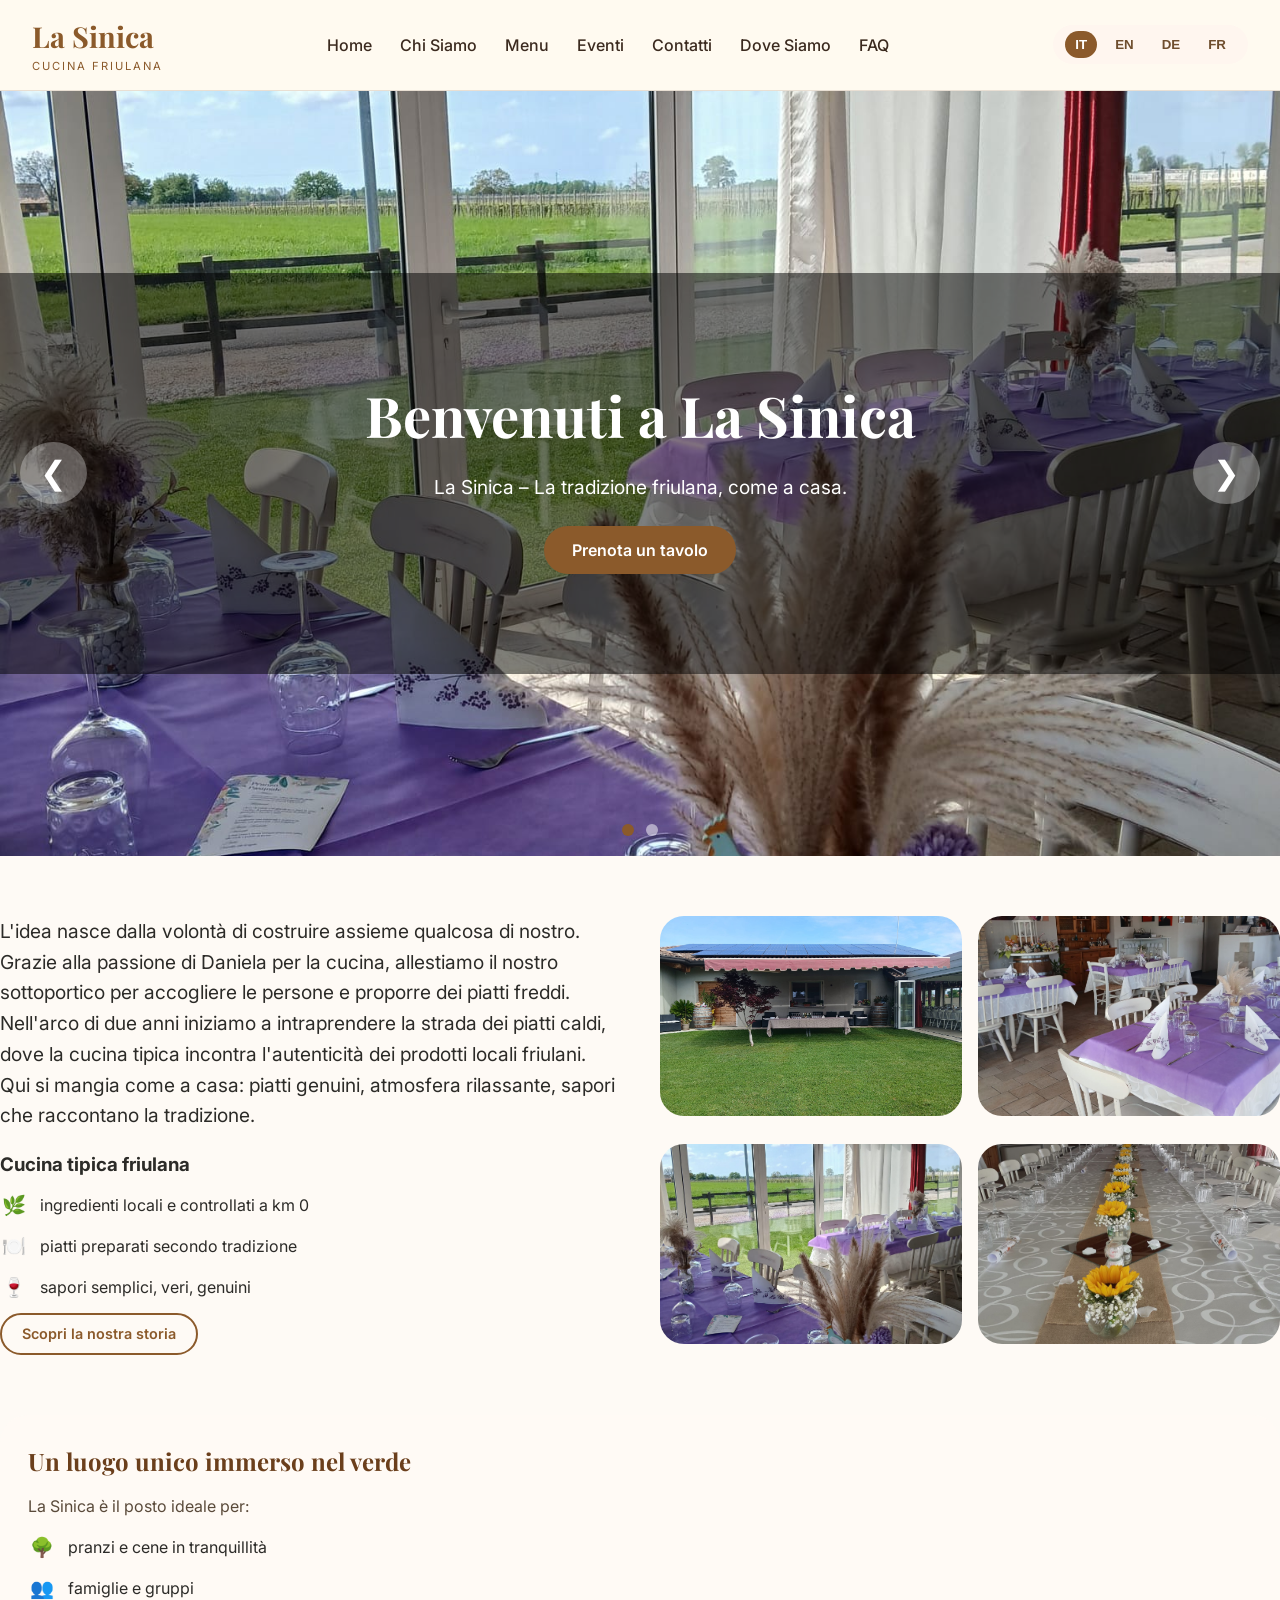
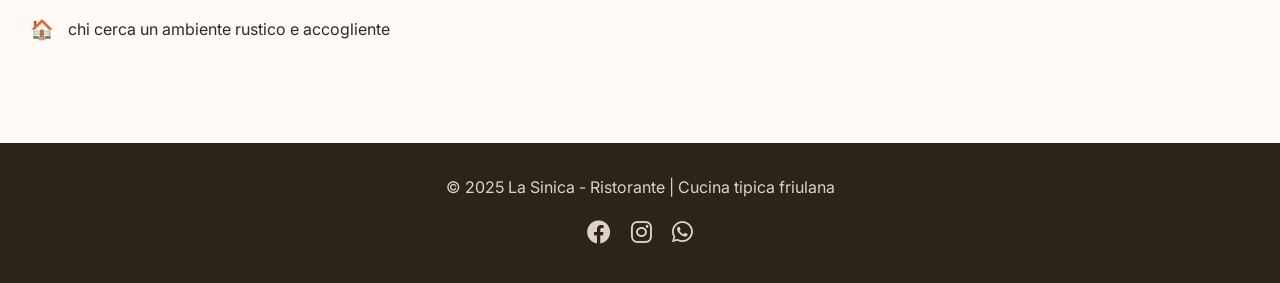
==== commit a8ab31b1: "Add files via upload" ====
--- a/index.html
+++ b/index.html
@@ -2,8 +2,6 @@
 <html lang="it">
 <head>
     <script>
-        // Nasconde la pagina immediatamente per evitare il flash di lingua sbagliata.
-        // Sarà resa visibile da script.js dopo aver applicato la lingua salvata.
         document.documentElement.style.visibility = 'hidden';
     </script>
     <meta charset="UTF-8">
@@ -25,6 +23,8 @@
         <ul class="nav-links" id="navLinks">
             <li><a href="index.html" data-i18n="nav_home">Home</a></li>
             <li><a href="Chi-siamo.html" data-i18n="nav_about">Chi Siamo</a></li>
+            <li><a href="Menu.html" data-i18n="nav_menu">Menu</a></li>
+            <li><a href="Eventi.html" data-i18n="nav_events">Eventi</a></li>
             <li><a href="Contatti.html" data-i18n="nav_contacts">Contatti</a></li>
             <li><a href="Dove-siamo.html" data-i18n="nav_where">Dove Siamo</a></li>
             <li><a href="FAQ.html" data-i18n="nav_faq">FAQ</a></li>
@@ -41,11 +41,8 @@
 <main>
     <section class="hero-slider">
         <div class="slideshow-container">
-            <div class="slide active" style="background-image: url('images/La Sinica - home (1).jpeg');"></div>
-            <div class="slide" style="background-image: url('images/La Sinica - home (2).jpeg');"></div>
-            <div class="slide" style="background-image: url('images/La Sinica - home (3).jpeg');"></div>
+            <div class="slide active" style="background-image: url('images/La Sinica - home (3).jpeg');"></div>
             <div class="slide" style="background-image: url('images/La Sinica - home (4).jpeg');"></div>
-            <div class="slide" style="background-image: url('images/La Sinica - home (5).jpeg');"></div>
         </div>
         <div class="hero-overlay">
             <div class="hero-content">
@@ -59,22 +56,18 @@
         <div class="slider-dots" id="sliderDots">
             <span class="dot active"></span>
             <span class="dot"></span>
-            <span class="dot"></span>
-            <span class="dot"></span>
-            <span class="dot"></span>
         </div>
     </section>
 
     <div class="container home-intro">
         <div class="grid-2col">
             <div class="grid-text">
-                <p class="lead-text" data-i18n="home_intro">Un ristorante immerso nella natura friulana, dove la cucina tipica incontra l'autenticità dei prodotti locali. Qui si mangia come a casa: piatti genuini, atmosfera rilassante, sapori che raccontano la tradizione.</p>
+                <p class="lead-text" data-i18n="home_intro">L'idea nasce dalla volontà di costruire assieme qualcosa di nostro. Grazie alla passione di Daniela per la cucina, allestiamo il nostro sottoportico per accogliere le persone e proporre dei piatti freddi. Nell'arco di due anni iniziamo a intraprendere la strada dei piatti caldi, dove la cucina tipica incontra l'autenticità dei prodotti locali friulani. Qui si mangia come a casa: piatti genuini, atmosfera rilassante, sapori che raccontano la tradizione.</p>
                 <h3 data-i18n="home_cuisine_title">Cucina tipica friulana</h3>
                 <ul class="features-list">
-                    <li><span class="emoji-icon">🍽️</span> <span data-i18n="home_feat1">ricette artigianali</span></li>
-                    <li><span class="emoji-icon">🌿</span> <span data-i18n="home_feat2">ingredienti locali e controllati</span></li>
-                    <li><span class="emoji-icon">🧀</span> <span data-i18n="home_feat3">piatti preparati secondo tradizione</span></li>
-                    <li><span class="emoji-icon">🍷</span> <span data-i18n="home_feat4">sapori raffinati, veri, genuini</span></li>
+                    <li><span class="emoji-icon">🌿</span> <span data-i18n="home_feat1">ingredienti locali e controllati a km 0</span></li>
+                    <li><span class="emoji-icon">🍽️</span> <span data-i18n="home_feat2">piatti preparati secondo tradizione</span></li>
+                    <li><span class="emoji-icon">🍷</span> <span data-i18n="home_feat3">sapori semplici, veri, genuini</span></li>
                 </ul>
                 <a href="Chi-siamo.html" class="btn-outline" data-i18n="btn_scopri">Scopri la nostra storia</a>
             </div>
@@ -88,22 +81,13 @@
 
         <div class="home-features">
             <div class="feature-block">
-                <h3 data-i18n="home_unique_title">🌳 Un luogo unico</h3>
-                <p data-i18n="home_unique_desc">Circondato dal verde, La Sinica è il posto ideale per:</p>
+                <h3 data-i18n="home_unique_title">🌳 Un luogo unico immerso nel verde</h3>
+                <p data-i18n="home_unique_desc">La Sinica è il posto ideale per:</p>
                 <ul>
                     <li><span class="emoji-icon">🌳</span> <span data-i18n="home_unique1">pranzi e cene in tranquillità</span></li>
                     <li><span class="emoji-icon">👥</span> <span data-i18n="home_unique2">famiglie e gruppi</span></li>
-                    <li><span class="emoji-icon">🏠</span> <span data-i18n="home_unique3">ambiente rustico e accogliente</span></li>
+                    <li><span class="emoji-icon">🏠</span> <span data-i18n="home_unique3">chi cerca un ambiente rustico e accogliente</span></li>
                 </ul>
-            </div>
-            <div class="feature-block">
-                <h3 data-i18n="home_events_title">🎉 Eventi e feste private</h3>
-                <p data-i18n="home_events_desc">Disponibile per compleanni, lauree, matrimoni, comunioni, cene aziendali, feste a tema. Menu personalizzabili, buffet o servizio alla carta.</p>
-                <a href="Contatti.html" class="btn-outline" style="margin-top: 10px;" data-i18n="contatta">Richiedi informazioni</a>
-            </div>
-            <div class="feature-block">
-                <h3 data-i18n="home_quality_title">⭐ Qualità e convenienza</h3>
-                <p data-i18n="home_quality_desc">Piatti ottimi, porzioni generose, prezzi ancora migliori. La Sinica è il luogo dove si mangia bene, si sta bene e si spende il giusto.</p>
             </div>
         </div>
     </div>
@@ -113,17 +97,13 @@
     <div class="container">
         <p>© 2025 La Sinica - Ristorante | <span data-i18n="footer_text">Cucina tipica friulana</span></p>
         <div class="social-icons">
-            <a href="#">📘</a>
-            <a href="#">📷</a>
-            <a href="https://wa.me/393472618470">💬</a>
+            <a href="#"><i class="fab fa-facebook"></i></a>
+            <a href="#"><i class="fab fa-instagram"></i></a>
+            <a href="https://wa.me/393472618470"><i class="fab fa-whatsapp"></i></a>
         </div>
     </div>
 </footer>
 
 <script src="script.js"></script>
-<style>
-    .btn-outline { background: transparent; border: 2px solid #8b5a2b; color: #8b5a2b; padding: 8px 20px; border-radius: 40px; text-decoration: none; display: inline-block; font-weight: 600; transition: all 0.3s; font-size: 0.9rem; }
-    .btn-outline:hover { background: #8b5a2b; color: white; }
-</style>
 </body>
 </html>
--- a/style.css
+++ b/style.css
@@ -271,6 +271,24 @@
     margin-bottom: 20px;
 }
 
+.btn-outline {
+    background: transparent;
+    border: 2px solid #8b5a2b;
+    color: #8b5a2b;
+    padding: 8px 20px;
+    border-radius: 40px;
+    text-decoration: none;
+    display: inline-block;
+    font-weight: 600;
+    transition: all 0.3s;
+    font-size: 0.9rem;
+}
+
+.btn-outline:hover {
+    background: #8b5a2b;
+    color: white;
+}
+
 /* ============================================ */
 /* FEATURES HOME */
 /* ============================================ */
@@ -408,254 +426,115 @@
 }
 
 /* ============================================ */
-/* CHI SIAMO */
-/* ============================================ */
-.chi-siamo-hero {
-    background: linear-gradient(rgba(0,0,0,0.4), rgba(0,0,0,0.4)), url('images/La Sinica - chi siamo1.jpg');
-    background-size: cover;
-    background-position: center;
+/* DOVE SIAMO PAGE */
+/* ============================================ */
+.dove-siamo-hero {
+    background: linear-gradient(135deg, rgba(0,0,0,0.55), rgba(0,0,0,0.3)), url('images/dove-siamo-hero.jpg') center/cover no-repeat;
     padding: 80px 0;
     text-align: center;
     color: white;
-}
-
-.chi-siamo-hero .section-title {
-    color: white;
-}
-
-.chi-siamo-hero .section-title:after {
-    background: #d9b48b;
-}
-
-.about-main-img {
-    width: 100%;
-    height: auto;
-    min-height: 280px;
-    object-fit: cover;
-    border-radius: 24px;
-}
-
-.values-grid {
-    display: grid;
-    grid-template-columns: repeat(auto-fit, minmax(240px, 1fr));
-    gap: 30px;
-    margin-top: 20px;
-}
-
-.value-card {
-    background: white;
-    padding: 30px 20px;
-    text-align: center;
-    border-radius: 24px;
-    transition: transform 0.3s ease, box-shadow 0.3s ease;
-}
-
-.value-card:hover {
-    transform: translateY(-5px);
-    box-shadow: 0 15px 35px rgba(0,0,0,0.1);
-}
-
-.value-card i {
-    font-size: 2.5rem;
-    color: #8b5a2b;
-    margin-bottom: 15px;
-}
-
-.value-card h4 {
-    font-size: 1.3rem;
-    margin-bottom: 12px;
-    color: #3b2a1f;
-}
-
-.value-card p {
-    color: #666;
-    line-height: 1.5;
-}
-
-/* ============================================ */
-/* DOVE SIAMO */
-/* ============================================ */
-.dove-siamo-hero {
-    background: linear-gradient(rgba(0,0,0,0.45), rgba(0,0,0,0.45)), url('images/La Sinica - home (1).jpeg');
-    background-size: cover;
-    background-position: center;
-    padding: 80px 0;
-    text-align: center;
-    color: white;
-}
-
-.dove-siamo-hero .section-title {
-    color: white;
-}
-
-.dove-siamo-hero .section-title:after {
-    background: #d9b48b;
-}
-
-.dove-siamo-hero .section-subtitle {
-    color: rgba(255,255,255,0.9);
 }
 
 .dove-grid {
     display: grid;
-    grid-template-columns: 1fr 1.4fr;
+    grid-template-columns: 1fr 1.2fr;
     gap: 40px;
     align-items: stretch;
 }
 
 .dove-info-card {
     background: white;
-    border-radius: 28px;
-    padding: 36px 32px;
-    display: flex;
-    flex-direction: column;
-    gap: 24px;
-    box-shadow: 0 4px 20px rgba(0,0,0,0.06);
+    border-radius: 32px;
+    padding: 35px;
+    box-shadow: 0 10px 30px rgba(0,0,0,0.05);
 }
 
 .dove-info-item {
     display: flex;
     align-items: flex-start;
-    gap: 16px;
+    gap: 18px;
+    margin-bottom: 28px;
 }
 
 .dove-info-icon {
-    width: 44px;
-    height: 44px;
-    min-width: 44px;
-    background: #fff6ef;
-    border-radius: 12px;
+    width: 50px;
+    height: 50px;
+    background: #f5ede4;
+    border-radius: 50%;
     display: flex;
     align-items: center;
     justify-content: center;
-    color: #8b5a2b;
-    font-size: 1.1rem;
+    font-size: 1.4rem;
+    color: #8b5a2b;
+    flex-shrink: 0;
 }
 
 .dove-info-item h4 {
-    font-size: 0.8rem;
-    text-transform: uppercase;
-    letter-spacing: 1px;
-    color: #8b5a2b;
-    margin-bottom: 4px;
+    font-size: 1rem;
+    color: #8b5a2b;
+    margin-bottom: 5px;
     font-weight: 600;
 }
 
 .dove-info-item p {
-    color: #3b2a1f;
-    font-size: 0.95rem;
+    color: #5a4a3a;
     line-height: 1.5;
 }
 
-.dove-info-item a {
-    color: #3b2a1f;
-    text-decoration: none;
-    transition: color 0.2s;
-}
-
-.dove-info-item a:hover {
-    color: #8b5a2b;
-}
-
-.dove-btn-wa {
-    margin-top: 4px;
-    display: flex;
+.dove-btn-directions {
+    display: inline-flex;
     align-items: center;
-    justify-content: center;
     gap: 10px;
-    font-size: 1rem;
-    padding: 14px 24px;
-    border-radius: 28px;
-}
-
-.dove-btn-wa i {
-    font-size: 1.2rem;
-}
-
-.dove-btn-directions {
-    display: flex;
-    align-items: center;
-    justify-content: center;
-    gap: 10px;
-    font-size: 0.95rem;
-    padding: 12px 24px;
-    text-align: center;
+    margin-top: 15px;
 }
 
 .dove-map {
-    border-radius: 24px;
+    border-radius: 32px;
     overflow: hidden;
-    min-height: 480px;
-}
-
-.dove-map iframe {
-    width: 100%;
-    height: 100%;
-    min-height: 480px;
-    border-radius: 24px;
-    display: block;
-}
-
-/* Come raggiungerci */
+    min-height: 450px;
+}
+
 .reach-grid {
     display: grid;
-    grid-template-columns: repeat(3, 1fr);
-    gap: 28px;
-    margin-top: 36px;
+    grid-template-columns: repeat(auto-fit, minmax(280px, 1fr));
+    gap: 30px;
+    margin-top: 40px;
 }
 
 .reach-card {
     background: white;
+    padding: 25px;
     border-radius: 24px;
-    padding: 32px 24px;
     text-align: center;
     transition: transform 0.3s ease, box-shadow 0.3s ease;
+    box-shadow: 0 5px 15px rgba(0,0,0,0.03);
 }
 
 .reach-card:hover {
     transform: translateY(-5px);
-    box-shadow: 0 15px 35px rgba(0,0,0,0.08);
-}
-
-.reach-card i {
-    font-size: 2.2rem;
-    color: #8b5a2b;
-    margin-bottom: 16px;
-    display: block;
+    box-shadow: 0 15px 30px rgba(0,0,0,0.08);
 }
 
 .reach-card h4 {
-    font-size: 1.15rem;
-    color: #3b2a1f;
-    margin-bottom: 12px;
     font-family: 'Playfair Display', serif;
+    font-size: 1.2rem;
+    color: #6b3f1c;
+    margin: 15px 0 10px;
 }
 
 .reach-card p {
-    color: #666;
+    color: #5a4a3a;
     font-size: 0.9rem;
     line-height: 1.6;
 }
 
-/* ============================================ */
-/* BOTTONI SECONDARI */
-/* ============================================ */
-.btn-outline {
-    background: transparent;
-    border: 2px solid #8b5a2b;
-    color: #8b5a2b;
-    padding: 10px 22px;
-    border-radius: 40px;
-    text-decoration: none;
-    display: inline-block;
-    font-weight: 600;
-    transition: all 0.3s;
-    font-size: 0.95rem;
-}
-
-.btn-outline:hover {
-    background: #8b5a2b;
-    color: white;
+.reach-card a {
+    color: #8b5a2b;
+    text-decoration: underline;
+}
+
+.reach-card a:hover {
+    color: #6b4520;
 }
 
 /* ============================================ */
@@ -687,469 +566,132 @@
 }
 
 /* ============================================ */
-/* RESPONSIVE DESIGN - TABLET (≤ 900px) */
-/* ============================================ */
-@media (max-width: 900px) {
-    .home-features {
-        grid-template-columns: repeat(2, 1fr);
-        gap: 24px;
-    }
-
-    .values-grid {
-        grid-template-columns: repeat(2, 1fr);
-        gap: 20px;
-    }
-}
-
-/* ============================================ */
-/* RESPONSIVE DESIGN - MOBILE (≤ 768px) */
-/* ============================================ */
-@media (max-width: 768px) {
-    /* --- Container --- */
+/* FAQ */
+/* ============================================ */
+.faq-question {
+    cursor: pointer;
+    display: flex;
+    justify-content: space-between;
+    align-items: center;
+    padding: 12px 0;
+    font-weight: 700;
+    font-size: 1.1rem;
+}
+
+.faq-answer {
+    display: none;
+    padding: 10px 0 20px 0;
+    color: #555;
+    line-height: 1.6;
+    border-bottom: 1px solid #e6d9ce;
+}
+
+.faq-answer.show {
+    display: block;
+}
+
+.faq-item {
+    margin-bottom: 5px;
+}
+
+.faq-icon {
+    transition: transform 0.2s;
+    font-size: 0.8rem;
+}
+
+/* ============================================ */
+/* RESPONSIVE DESIGN */
+/* ============================================ */
+@media (max-width: 800px) {
     .container {
-        padding: 0 16px;
-    }
-
-    /* --- Header & Navbar --- */
-    header {
-        padding: 10px 0;
-    }
-
-    .nav-bar {
-        display: grid;
-        grid-template-columns: 1fr auto auto;
-        grid-template-rows: auto auto;
-        align-items: center;
-        gap: 0 12px;
-        flex-wrap: nowrap;
-    }
-
-    .logo {
-        grid-column: 1;
-        grid-row: 1;
-    }
-
-    .logo h1 {
-        font-size: 1.4rem;
-    }
-
-    .logo p {
-        font-size: 0.6rem;
-        letter-spacing: 1.5px;
-    }
-
+        padding: 0 20px;
+    }
+    
     .mobile-menu-btn {
         display: block;
-        grid-column: 2;
-        grid-row: 1;
-        font-size: 1.6rem;
-        padding: 6px 10px;
-        min-width: 44px;
-        min-height: 44px;
-    }
-
-    /* Language switcher compact on mobile */
-    .lang-switcher {
-        grid-column: 3;
-        grid-row: 1;
-        display: flex;
-        gap: 2px;
-        padding: 4px 6px;
-        background: #fff6ef;
-    }
-
-    .lang-btn {
-        padding: 4px 6px;
-        font-size: 0.7rem;
-        min-width: 28px;
-        min-height: 28px;
-        border-radius: 20px;
-    }
-
-    /* Nav links: full-width dropdown below header row */
+    }
+    
     .nav-links {
         display: none;
-        grid-column: 1 / -1;
-        grid-row: 2;
         width: 100%;
         flex-direction: column;
         text-align: center;
-        padding: 12px 0 8px;
-        gap: 0;
-        border-top: 1px solid #e9dfd3;
-        margin-top: 10px;
-    }
-
+        padding: 20px 0;
+    }
+    
     .nav-links.show {
         display: flex;
     }
-
-    .nav-links li {
-        width: 100%;
-    }
-
-    .nav-links a {
-        display: block;
-        padding: 12px 16px;
-        font-size: 1rem;
-        border-radius: 8px;
-        min-height: 44px;
-        display: flex;
-        align-items: center;
-        justify-content: center;
-    }
-
-    .nav-links a:hover {
-        background: #fff0e6;
-    }
-
-    /* --- Hero --- */
-    .hero-slider {
-        min-height: 70vh;
-    }
-
-    .hero-overlay {
-        padding: 60px 0;
-    }
-
-    .hero-content {
-        padding: 0 20px;
-    }
-
+    
     .hero-content h2 {
         font-size: 2rem;
-        line-height: 1.2;
-    }
-
-    .hero-tagline {
-        font-size: 1rem;
-        margin-top: 8px;
-    }
-
-    .btn-reserve {
-        margin-top: 20px;
-        padding: 14px 28px;
-        font-size: 1rem;
-        min-height: 48px;
-        display: inline-flex;
-        align-items: center;
-    }
-
-    /* Slider controls */
+    }
+    
+    .section-title {
+        font-size: 1.8rem;
+    }
+    
+    .grid-2col {
+        flex-direction: column;
+    }
+    
     .slider-prev, .slider-next {
-        font-size: 1.3rem;
-        padding: 8px 12px;
-        min-width: 44px;
-        min-height: 44px;
-        display: flex;
-        align-items: center;
-        justify-content: center;
-    }
-
-    .slider-prev { left: 8px; }
-    .slider-next { right: 8px; }
-
+        font-size: 1.5rem;
+        padding: 8px 15px;
+    }
+    
+    .slider-prev { left: 10px; }
+    .slider-next { right: 10px; }
+    
     .dot {
         width: 8px;
         height: 8px;
     }
-
-    /* Swipe hint - visual indicator on mobile */
-    .slider-dots {
-        bottom: 16px;
-        gap: 10px;
-    }
-
-    /* --- Sezioni generali --- */
+    
     .page-section {
-        padding: 48px 0;
-    }
-
-    .section-title {
-        font-size: 2rem;
-        margin-bottom: 32px;
-    }
-
-    .section-subtitle {
-        font-size: 1rem;
-        margin-bottom: 28px;
-    }
-
-    /* --- Layout 2 colonne → 1 colonna --- */
-    .grid-2col {
-        flex-direction: column;
-        gap: 28px;
-    }
-
-    /* Inverti ordine su alcune sezioni (immagine sopra il testo) */
-    .grid-2col.img-first-mobile > div:first-child {
-        order: 2;
-    }
-    .grid-2col.img-first-mobile > div:last-child {
-        order: 1;
-    }
-
-    /* --- Home intro --- */
-    .home-intro {
-        padding: 40px 0;
-    }
-
-    .lead-text {
-        font-size: 1.05rem;
-    }
-
-    .grid-gallery {
-        grid-template-columns: repeat(2, 1fr);
-        gap: 10px;
-    }
-
-    .grid-gallery img {
-        height: 160px;
-        border-radius: 16px;
-    }
-
-    /* --- Home features --- */
+        padding: 50px 0;
+    }
+    
     .home-features {
         grid-template-columns: 1fr;
-        gap: 20px;
-        margin-top: 40px;
-    }
-
+        gap: 25px;
+    }
+    
+    .dove-grid {
+        grid-template-columns: 1fr;
+    }
+    
+    .dove-map {
+        min-height: 350px;
+    }
+    
+    .dove-info-card {
+        padding: 25px;
+    }
+}
+
+@media (max-width: 480px) {
+    .hero-content h2 {
+        font-size: 1.5rem;
+    }
+    
+    .hero-tagline {
+        font-size: 1rem;
+    }
+    
+    .grid-gallery {
+        grid-template-columns: 1fr;
+    }
+    
+    .contact-info {
+        padding: 25px;
+    }
+    
     .feature-block {
-        padding: 24px 20px;
-        border-radius: 20px;
-    }
-
+        padding: 20px;
+    }
+    
     .feature-block h3 {
         font-size: 1.3rem;
     }
-
-    /* --- Dove Siamo --- */
-    .dove-grid {
-        grid-template-columns: 1fr;
-    }
-
-    .dove-map {
-        min-height: 340px;
-        order: -1;
-    }
-
-    .dove-map iframe {
-        min-height: 340px;
-    }
-
-    .dove-info-card {
-        padding: 28px 20px;
-        gap: 20px;
-    }
-
-    .reach-grid {
-        grid-template-columns: 1fr;
-        gap: 16px;
-    }
-
-    .reach-card {
-        padding: 24px 20px;
-        text-align: left;
-        display: flex;
-        flex-direction: column;
-        align-items: flex-start;
-    }
-
-    .reach-card i {
-        margin-bottom: 12px;
-    }
-
-    /* --- Chi Siamo --- */
-    .chi-siamo-hero {
-        padding: 50px 0;
-    }
-
-    .chi-siamo-hero .section-title {
-        font-size: 2rem;
-    }
-
-    .about-main-img {
-        min-height: 220px;
-        border-radius: 18px;
-    }
-
-    .values-grid {
-        grid-template-columns: 1fr 1fr;
-        gap: 16px;
-        margin-top: 24px;
-    }
-
-    .value-card {
-        padding: 24px 16px;
-        border-radius: 18px;
-    }
-
-    .value-card i {
-        font-size: 2rem;
-    }
-
-    .value-card h4 {
-        font-size: 1.1rem;
-    }
-
-    /* --- Philosophy list --- */
-    .page-section ul li {
-        margin: 10px 0;
-    }
-
-    /* --- Contatti --- */
-    .contact-info {
-        padding: 28px 20px;
-        border-radius: 28px;
-    }
-
-    .contact-info p {
-        font-size: 0.95rem;
-        margin: 14px 0;
-        text-align: left;
-        display: flex;
-        align-items: flex-start;
-        gap: 10px;
-    }
-
-    .contact-info p strong {
-        white-space: nowrap;
-    }
-
-    .contact-info .btn-reserve {
-        width: 100%;
-        text-align: center;
-        margin-top: 24px;
-        padding: 16px 20px;
-        border-radius: 28px;
-        font-size: 1rem;
-    }
-
-    /* --- Footer --- */
-    footer {
-        padding: 24px 0;
-    }
-
-    footer p {
-        font-size: 0.85rem;
-        padding: 0 16px;
-    }
-
-    .social-icons {
-        gap: 24px;
-        margin-top: 14px;
-    }
-
-    .social-icons a {
-        font-size: 1.6rem;
-        min-width: 44px;
-        min-height: 44px;
-        display: flex;
-        align-items: center;
-        justify-content: center;
-    }
-}
-
-/* ============================================ */
-/* RESPONSIVE DESIGN - SMALL MOBILE (≤ 480px) */
-/* ============================================ */
-@media (max-width: 480px) {
-    .logo h1 {
-        font-size: 1.2rem;
-    }
-
-    .logo p {
-        display: none;
-    }
-
-    .lang-btn {
-        padding: 4px 5px;
-        font-size: 0.65rem;
-        min-width: 24px;
-    }
-
-    .hero-slider {
-        min-height: 60vh;
-    }
-
-    .hero-content h2 {
-        font-size: 1.6rem;
-    }
-
-    .hero-tagline {
-        font-size: 0.9rem;
-    }
-
-    .section-title {
-        font-size: 1.7rem;
-    }
-
-    .grid-gallery {
-        grid-template-columns: 1fr 1fr;
-        gap: 8px;
-    }
-
-    .grid-gallery img {
-        height: 130px;
-        border-radius: 12px;
-    }
-
-    .values-grid {
-        grid-template-columns: 1fr;
-        gap: 14px;
-    }
-
-    .value-card {
-        padding: 20px 16px;
-        display: flex;
-        flex-direction: column;
-        align-items: center;
-    }
-
-    .feature-block {
-        padding: 20px 16px;
-    }
-
-    .contact-info {
-        padding: 20px 16px;
-    }
-
-    .map-container iframe {
-        height: 280px;
-    }
-
-    .chi-siamo-hero {
-        padding: 36px 0;
-    }
-
-    .page-section {
-        padding: 36px 0;
-    }
-
-    .home-intro {
-        padding: 32px 0;
-    }
-}
-
-/* ============================================ */
-/* TOUCH & ACCESSIBILITY */
-/* ============================================ */
-@media (hover: none) and (pointer: coarse) {
-    /* Rimuovi hover su touch devices per evitare stuck states */
-    .feature-block:hover,
-    .value-card:hover,
-    .grid-gallery img:hover {
-        transform: none;
-        box-shadow: none;
-    }
-
-    /* Aumenta aree cliccabili */
-    .lang-btn {
-        min-height: 36px;
-    }
-
-    .nav-links a {
-        padding: 14px 16px;
-    }
 }
